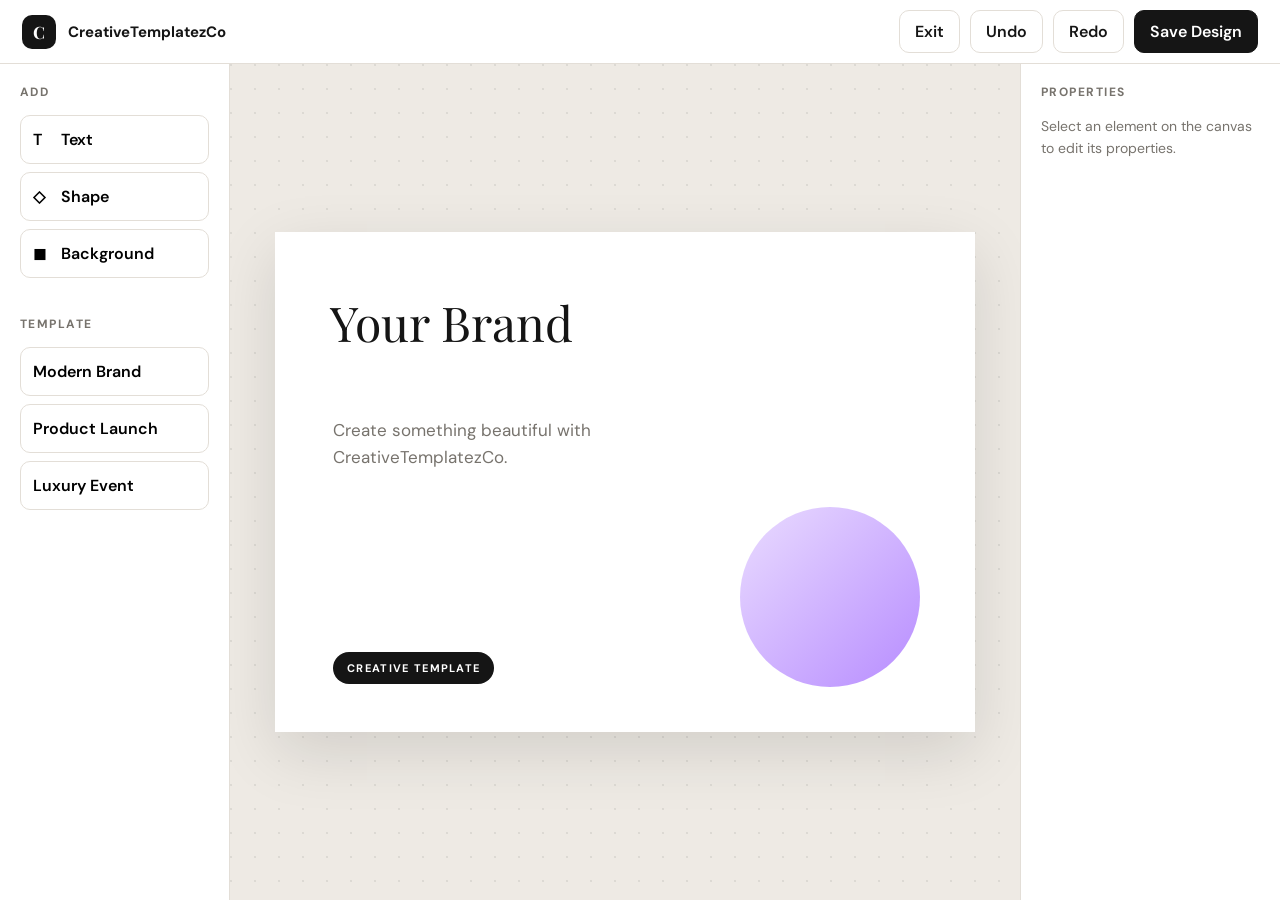
==== editor.html @ 49f7e6d6 "Create editor.html" ====
<!DOCTYPE html>
<html lang="en">
<head>
  <meta charset="UTF-8">
  <meta name="viewport" content="width=device-width, initial-scale=1.0">

  <title>CreativeTemplatezCo Editor</title>

  <link rel="preconnect" href="https://fonts.googleapis.com">
  <link rel="preconnect" href="https://fonts.gstatic.com" crossorigin>

  <link
    href="https://fonts.googleapis.com/css2?family=DM+Sans:wght@400;500;600;700&family=Playfair+Display:wght@500;600;700&display=swap"
    rel="stylesheet"
  >

  <link rel="stylesheet" href="styles.css">

  <style>
    * {
      box-sizing: border-box;
    }

    body {
      margin: 0;
      background: #eeeae4;
      color: #151515;
      font-family: "DM Sans", sans-serif;
      overflow: hidden;
    }

    .editor-header {
      height: 64px;
      background: #ffffff;
      border-bottom: 1px solid #e3ded7;
      display: flex;
      align-items: center;
      justify-content: space-between;
      padding: 0 22px;
      position: relative;
      z-index: 10;
    }

    .editor-brand {
      display: flex;
      align-items: center;
      gap: 12px;
      font-weight: 700;
    }

    .editor-brand-mark {
      width: 34px;
      height: 34px;
      border-radius: 10px;
      background: #151515;
      color: #ffffff;
      display: grid;
      place-items: center;
      font-family: "Playfair Display", serif;
      font-size: 17px;
    }

    .editor-brand-name {
      font-size: 15px;
    }

    .editor-actions {
      display: flex;
      align-items: center;
      gap: 10px;
    }

    .editor-button {
      border: 1px solid #e3ded7;
      background: #ffffff;
      color: #151515;
      border-radius: 10px;
      padding: 10px 15px;
      font-family: inherit;
      font-weight: 600;
      cursor: pointer;
    }

    .editor-button:hover {
      background: #f8f7f4;
    }

    .editor-button.primary {
      background: #151515;
      color: #ffffff;
      border-color: #151515;
    }

    .editor-layout {
      height: calc(100vh - 64px);
      display: grid;
      grid-template-columns: 230px 1fr 260px;
    }

    .editor-sidebar {
      background: #ffffff;
      border-right: 1px solid #e3ded7;
      padding: 20px;
      overflow-y: auto;
    }

    .editor-sidebar.right {
      border-right: none;
      border-left: 1px solid #e3ded7;
    }

    .sidebar-title {
      font-size: 12px;
      font-weight: 700;
      letter-spacing: 0.12em;
      text-transform: uppercase;
      color: #77736d;
      margin-bottom: 15px;
    }

    .tool-button {
      width: 100%;
      padding: 13px 12px;
      margin-bottom: 8px;
      border: 1px solid #e3ded7;
      background: #ffffff;
      border-radius: 10px;
      text-align: left;
      font-family: inherit;
      font-weight: 600;
      cursor: pointer;
    }

    .tool-button:hover {
      background: #f8f7f4;
      border-color: #cfc8c0;
    }

    .tool-icon {
      display: inline-block;
      width: 24px;
    }

    .property-group {
      margin-bottom: 25px;
    }

    .property-label {
      display: block;
      font-size: 12px;
      font-weight: 700;
      color: #77736d;
      margin-bottom: 8px;
      text-transform: uppercase;
      letter-spacing: 0.08em;
    }

    .property-input {
      width: 100%;
      border: 1px solid #e3ded7;
      border-radius: 9px;
      padding: 10px;
      font-family: inherit;
      background: #ffffff;
    }

    .color-row {
      display: flex;
      gap: 8px;
    }

    .color-input {
      width: 48px;
      height: 42px;
      border: 1px solid #e3ded7;
      border-radius: 9px;
      padding: 3px;
      background: #ffffff;
      cursor: pointer;
    }

    .canvas-area {
      position: relative;
      overflow: auto;
      display: flex;
      align-items: center;
      justify-content: center;
      padding: 50px;
      background:
        radial-gradient(circle at 1px 1px, rgba(21,21,21,0.08) 1px, transparent 0);
      background-size: 24px 24px;
    }

    .canvas-wrapper {
      position: relative;
      width: 700px;
      height: 500px;
      flex-shrink: 0;
      box-shadow: 0 20px 60px rgba(0,0,0,0.12);
    }

    .design-canvas {
      width: 100%;
      height: 100%;
      background: #ffffff;
      position: relative;
      overflow: hidden;
    }

    .canvas-title {
      position: absolute;
      left: 55px;
      top: 65px;
      font-family: "Playfair Display", serif;
      font-size: 48px;
      line-height: 1.05;
      max-width: 520px;
      cursor: move;
      user-select: none;
    }

    .canvas-subtitle {
      position: absolute;
      left: 58px;
      top: 185px;
      max-width: 430px;
      font-size: 17px;
      line-height: 1.6;
      color: #77736d;
      cursor: move;
      user-select: none;
    }

    .canvas-orb {
      position: absolute;
      width: 180px;
      height: 180px;
      right: 55px;
      bottom: 45px;
      border-radius: 50%;
      background: linear-gradient(135deg, #eadcff, #b78cff);
      cursor: move;
    }

    .canvas-badge {
      position: absolute;
      left: 58px;
      bottom: 48px;
      padding: 9px 14px;
      border-radius: 30px;
      background: #151515;
      color: #ffffff;
      font-size: 11px;
      letter-spacing: 0.12em;
      font-weight: 700;
      cursor: move;
      user-select: none;
    }

    .selected {
      outline: 2px solid #b78cff;
      outline-offset: 5px;
    }

    .empty-selection {
      font-size: 14px;
      color: #77736d;
      line-height: 1.6;
    }

    @media (max-width: 900px) {
      .editor-layout {
        grid-template-columns: 180px 1fr;
      }

      .editor-sidebar.right {
        display: none;
      }

      .canvas-wrapper {
        width: 600px;
        height: 430px;
      }
    }

    @media (max-width: 650px) {
      .editor-layout {
        grid-template-columns: 1fr;
      }

      .editor-sidebar {
        display: none;
      }

      .canvas-area {
        padding: 20px;
      }

      .canvas-wrapper {
        transform: scale(0.72);
        transform-origin: center center;
        margin: -70px;
      }

      .editor-brand-name {
        display: none;
      }
    }
  </style>
</head>

<body>

  <header class="editor-header">

    <div class="editor-brand">
      <div class="editor-brand-mark">C</div>
      <div class="editor-brand-name">
        CreativeTemplatezCo
      </div>
    </div>

    <div class="editor-actions">
      <button class="editor-button" onclick="window.location.href='index.html'">
        Exit
      </button>

      <button class="editor-button" onclick="undoAction()">
        Undo
      </button>

      <button class="editor-button" onclick="redoAction()">
        Redo
      </button>

      <button class="editor-button primary" onclick="saveDesign()">
        Save Design
      </button>
    </div>

  </header>


  <main class="editor-layout">

    <!-- LEFT TOOLBAR -->

    <aside class="editor-sidebar">

      <div class="sidebar-title">
        Add
      </div>

      <button class="tool-button" onclick="addText()">
        <span class="tool-icon">T</span>
        Text
      </button>

      <button class="tool-button" onclick="addShape()">
        <span class="tool-icon">◇</span>
        Shape
      </button>

      <button class="tool-button" onclick="changeBackground()">
        <span class="tool-icon">◼</span>
        Background
      </button>

      <div class="sidebar-title" style="margin-top:30px;">
        Template
      </div>

      <button class="tool-button" onclick="loadTemplate('brand')">
        Modern Brand
      </button>

      <button class="tool-button" onclick="loadTemplate('marketing')">
        Product Launch
      </button>

      <button class="tool-button" onclick="loadTemplate('event')">
        Luxury Event
      </button>

    </aside>


    <!-- CANVAS -->

    <section class="canvas-area">

      <div class="canvas-wrapper">

        <div id="designCanvas" class="design-canvas">

          <div
            id="canvasTitle"
            class="canvas-title"
            onclick="selectElement(this)"
          >
            Your Brand
          </div>

          <div
            id="canvasSubtitle"
            class="canvas-subtitle"
            onclick="selectElement(this)"
          >
            Create something beautiful with CreativeTemplatezCo.
          </div>

          <div
            id="canvasOrb"
            class="canvas-orb"
            onclick="selectElement(this)"
          ></div>

          <div
            id="canvasBadge"
            class="canvas-badge"
            onclick="selectElement(this)"
          >
            CREATIVE TEMPLATE
          </div>

        </div>

      </div>

    </section>


    <!-- RIGHT PROPERTIES -->

    <aside class="editor-sidebar right">

      <div class="sidebar-title">
        Properties
      </div>

      <div id="propertyPanel">

        <p class="empty-selection">
          Select an element on the canvas to edit its properties.
        </p>

      </div>

    </aside>

  </main>


  <script>

    let selectedElement = null;

    let history = [];
    let historyPosition = -1;


    function selectElement(element) {

      if (selectedElement) {
        selectedElement.classList.remove("selected");
      }

      selectedElement = element;

      selectedElement.classList.add("selected");

      showProperties(element);

    }


    function showProperties(element) {

      const panel = document.getElementById("propertyPanel");

      const currentColor =
        getComputedStyle(element).color || "#151515";

      panel.innerHTML = `

        <div class="property-group">

          <label class="property-label">
            Text
          </label>

          <input
            class="property-input"
            type="text"
            value="${element.innerText || ""}"
            oninput="updateText(this.value)"
          >

        </div>


        <div class="property-group">

          <label class="property-label">
            Font Size
          </label>

          <input
            class="property-input"
            type="number"
            value="${parseInt(getComputedStyle(element).fontSize)}"
            oninput="updateFontSize(this.value)"
          >

        </div>


        <div class="property-group">

          <label class="property-label">
            Text Colour
          </label>

          <div class="color-row">

            <input
              class="color-input"
              type="color"
              value="${rgbToHex(currentColor)}"
              onchange="updateTextColor(this.value)"
            >

          </div>

        </div>

      `;
    }


    function updateText(value) {

      if (!selectedElement) return;

      selectedElement.innerText = value;

      saveHistory();

    }


    function updateFontSize(value) {

      if (!selectedElement) return;

      selectedElement.style.fontSize = value + "px";

      saveHistory();

    }


    function updateTextColor(value) {

      if (!selectedElement) return;

      selectedElement.style.color = value;

      saveHistory();

    }


    function addText() {

      const canvas = document.getElementById("designCanvas");

      const text = document.createElement("div");

      text.innerText = "New Text";

      text.style.position = "absolute";
      text.style.left = "250px";
      text.style.top = "250px";
      text.style.fontSize = "28px";
      text.style.fontFamily = '"DM Sans", sans-serif';
      text.style.cursor = "move";
      text.style.userSelect = "none";

      text.onclick = function() {
        selectElement(this);
      };

      canvas.appendChild(text);

      selectElement(text);

      saveHistory();

    }


    function addShape() {

      const canvas = document.getElementById("designCanvas");

      const shape = document.createElement("div");

      shape.style.position = "absolute";
      shape.style.left = "300px";
      shape.style.top = "300px";
      shape.style.width = "100px";
      shape.style.height = "100px";
      shape.style.background = "#b78cff";
      shape.style.borderRadius = "20px";
      shape.style.cursor = "move";

      shape.onclick = function() {
        selectElement(this);
      };

      canvas.appendChild(shape);

      selectElement(shape);

      saveHistory();

    }


    function changeBackground() {

      const colour = prompt(
        "Enter a background colour:",
        "#ffffff"
      );

      if (!colour) return;

      document.getElementById(
        "designCanvas"
      ).style.background = colour;

      saveHistory();

    }


    function saveDesign() {

      const canvas =
        document.getElementById("designCanvas");

      localStorage.setItem(
        "creativeTemplatezDesign",
        canvas.innerHTML
      );

      alert("Design saved!");

    }


    function saveHistory() {

      const canvas =
        document.getElementById("designCanvas");

      history =
        history.slice(0, historyPosition + 1);

      history.push(canvas.innerHTML);

      historyPosition++;

    }


    function undoAction() {

      if (historyPosition <= 0) return;

      historyPosition--;

      document.getElementById(
        "designCanvas"
      ).innerHTML = history[historyPosition];

    }


    function redoAction() {

      if (
        historyPosition >= history.length - 1
      ) return;

      historyPosition++;

      document.getElementById(
        "designCanvas"
      ).innerHTML = history[historyPosition];

    }


    function loadTemplate(type) {

      const canvas =
        document.getElementById("designCanvas");

      if (type === "brand") {

        canvas.style.background = "#ffffff";

        canvas.innerHTML = `
          <div
            class="canvas-title"
            onclick="selectElement(this)"
          >
            Modern Brand
          </div>

          <div
            class="canvas-subtitle"
            onclick="selectElement(this)"
          >
            A premium visual identity template.
          </div>

          <div
            class="canvas-orb"
            onclick="selectElement(this)"
          ></div>

          <div
            class="canvas-badge"
            onclick="selectElement(this)"
          >
            BRAND KIT
          </div>
        `;

      }


      if (type === "marketing") {

        canvas.style.background = "#f8f7f4";

        canvas.innerHTML = `
          <div
            class="canvas-title"
            onclick="selectElement(this)"
          >
            New Collection
          </div>

          <div
            class="canvas-subtitle"
            onclick="selectElement(this)"
          >
            Launch your next product with confidence.
          </div>

          <div
            class="canvas-orb"
            onclick="selectElement(this)"
          ></div>

          <div
            class="canvas-badge"
            onclick="selectElement(this)"
          >
            SHOP NOW
          </div>
        `;

      }


      if (type === "event") {

        canvas.style.background = "#151515";

        canvas.innerHTML = `
          <div
            class="canvas-title"
            style="color:white;"
            onclick="selectElement(this)"
          >
            An Evening
          </div>

          <div
            class="canvas-subtitle"
            style="color:#ccc;"
            onclick="selectElement(this)"
          >
            Join us for an unforgettable celebration.
          </div>

          <div
            class="canvas-orb"
            onclick="selectElement(this)"
          ></div>

          <div
            class="canvas-badge"
            onclick="selectElement(this)"
          >
            YOU'RE INVITED
          </div>
        `;

      }

      selectedElement = null;

      document.getElementById(
        "propertyPanel"
      ).innerHTML = `
        <p class="empty-selection">
          Select an element on the canvas to edit its properties.
        </p>
      `;

      saveHistory();

    }


    function rgbToHex(rgb) {

      if (!rgb) return "#151515";

      if (rgb.startsWith("#")) {
        return rgb;
      }

      const result =
        rgb.match(/\d+/g);

      if (!result) return "#151515";

      return "#" + result
        .slice(0, 3)
        .map(x =>
          parseInt(x)
            .toString(16)
            .padStart(2, "0")
        )
        .join("");

    }


    // Start history with the current design.
    saveHistory();

  </script>

</body>
</html>
---- styles.css ----
```css
/* =====================================================
   CreativeTemplatezCo
   Premium Modern Design System
   ===================================================== */

:root {
  --black: #151515;
  --white: #ffffff;
  --cream: #f8f7f4;
  --soft: #eeeae4;
  --muted: #77736d;
  --line: #e3ded7;

  --accent: #b78cff;
  --accent-soft: #eadcff;

  --serif: "Playfair Display", serif;
  --sans: "DM Sans", sans-serif;
}

* {
  box-sizing: border-box;
}

html {
  scroll-behavior: smooth;
}

body {
  margin: 0;
  background: var(--cream);
  color: var(--black);
  font-family: var(--sans);
}

button,
input,
textarea,
select {
  font: inherit;
}


/* =====================================================
   HEADER
   ===================================================== */

.site-header {
  height: 78px;

  display: flex;
  align-items: center;
  justify-content: space-between;

  padding: 0 6%;

  background: rgba(248, 247, 244, 0.94);

  border-bottom: 1px solid var(--line);

  position: sticky;
  top: 0;

  z-index: 100;
}

.logo {
  display: flex;
  align-items: center;
  gap: 10px;

  color: var(--black);

  text-decoration: none;

  font-size: 18px;
  font-weight: 700;

  letter-spacing: -0.5px;
}

.logo span {
  font-family: var(--serif);
  font-weight: 500;
}

.logo-mark {
  width: 34px;
  height: 34px;

  display: grid;
  place-items: center;

  background: var(--black);
  color: var(--white);

  border-radius: 10px;

  font-size: 10px;
  letter-spacing: 0;
}

.site-navigation {
  display: flex;
  align-items: center;
  gap: 32px;
}

.site-navigation a {
  color: #555;
  text-decoration: none;

  font-size: 14px;

  transition: color 0.2s ease;
}

.site-navigation a:hover {
  color: var(--black);
}


/* =====================================================
   BUTTONS
   ===================================================== */

.button {
  border-radius: 999px;

  padding: 13px 21px;

  border: 1px solid transparent;

  cursor: pointer;

  font-weight: 600;

  transition:
    transform 0.2s ease,
    box-shadow 0.2s ease;
}

.button:hover {
  transform: translateY(-2px);
}

.button-primary {
  background: var(--black);
  color: var(--white);
}

.button-secondary {
  background: transparent;
  color: var(--black);
  border-color: #ccc6bd;
}

.button-large {
  padding: 15px 25px;
}


/* =====================================================
   HERO
   ===================================================== */

.hero {
  min-height: calc(100vh - 78px);

  padding: 90px 8%;

  display: flex;
  align-items: center;
  justify-content: space-between;

  gap: 70px;

  overflow: hidden;
}

.hero-content {
  max-width: 700px;
}

.eyebrow {
  margin: 0 0 20px;

  color: var(--muted);

  font-size: 10px;

  font-weight: 700;

  letter-spacing: 3px;
}

.hero-title {
  margin: 0;

  font-family: var(--serif);

  font-size: clamp(52px, 7vw, 94px);

  line-height: 0.96;

  letter-spacing: -4px;

  font-weight: 600;
}

.hero-title em {
  font-weight: 400;
}

.hero-description {
  max-width: 530px;

  margin: 30px 0 0;

  color: #68645f;

  font-size: 17px;

  line-height: 1.7;
}

.hero-actions {
  display: flex;

  gap: 12px;

  margin-top: 35px;
}


/* =====================================================
   HERO VISUAL
   ===================================================== */

.hero-visual {
  width: 410px;
  height: 500px;

  position: relative;

  flex-shrink: 0;
}

.design-card {
  position: absolute;

  width: 290px;
  height: 390px;

  right: 20px;
  top: 30px;

  padding: 32px;

  border-radius: 25px;

  background: var(--black);

  color: white;

  overflow: hidden;

  box-shadow:
    0 35px 80px rgba(0, 0, 0, 0.18);

  transform: rotate(2deg);
}

.design-card::before {
  content: "";

  position: absolute;

  width: 250px;
  height: 250px;

  right: -95px;
  top: 55px;

  border-radius: 50%;

  background:
    linear-gradient(
      135deg,
      #c8a1ff,
      #f8c8dd
    );
}

.design-card::after {
  content: "";

  position: absolute;

  width: 120px;
  height: 120px;

  left: -50px;
  bottom: -50px;

  border-radius: 50%;

  background: var(--accent);
}

.card-label {
  position: relative;

  z-index: 2;

  font-size: 8px;

  letter-spacing: 2px;
}

.card-title {
  position: absolute;

  left: 32px;
  bottom: 45px;

  z-index: 3;

  font-family: var(--serif);

  font-size: 45px;

  line-height: 0.88;

  letter-spacing: -2px;
}

.card-title em {
  font-weight: 400;
}


/* =====================================================
   SECTIONS
   ===================================================== */

.section {
  padding: 110px 8%;
}

.section-heading {
  margin-bottom: 45px;
}

.section-title {
  margin: 0;

  font-family: var(--serif);

  font-size: 52px;

  letter-spacing: -2px;
}


/* =====================================================
   CATEGORIES
   ===================================================== */

.category-grid {
  display: grid;

  grid-template-columns:
    repeat(3, 1fr);

  gap: 15px;
}

.category-card {
  min-height: 145px;

  padding: 28px;

  display: flex;
  align-items: flex-end;
  justify-content: space-between;

  background: white;

  border:
    1px solid var(--line);

  border-radius: 20px;

  cursor: pointer;

  transition:
    transform 0.25s ease,
    box-shadow 0.25s ease;
}

.category-card:hover {
  transform: translateY(-5px);

  box-shadow:
    0 20px 45px rgba(0, 0, 0, 0.08);
}

.category-card h3 {
  margin: 0;

  font-size: 16px;
}

.category-arrow {
  font-size: 20px;
}


/* =====================================================
   TEMPLATE LIBRARY
   ===================================================== */

.template-section {
  background: #f1eee9;
}

.template-grid {
  display: grid;

  grid-template-columns:
    repeat(3, 1fr);

  gap: 22px;
}

.template-card {
  overflow: hidden;

  background: white;

  border:
    1px solid var(--line);

  border-radius: 22px;
}

.template-preview {
  height: 320px;

  display: grid;
  place-items: center;

  background:
    radial-gradient(
      circle at 75% 25%,
      var(--accent-soft),
      transparent 30%
    );

  overflow: hidden;
}

.template-art {
  width: 175px;
  height: 235px;

  padding: 20px;

  position: relative;

  background: white;

  border-radius: 8px;

  box-shadow:
    0 18px 45px rgba(0, 0, 0, 0.15);
}

.template-art-title {
  position: absolute;

  left: 18px;
  bottom: 20px;

  font-family: var(--serif);

  font-size: 25px;

  line-height: 0.9;
}

.template-art-orb {
  position: absolute;

  width: 75px;
  height: 75px;

  right: -12px;
  top: 30px;

  border-radius: 50%;

  background:
    linear-gradient(
      135deg,
      #c8a1ff,
      #f8c8dd
    );
}

.template-info {
  padding: 18px;
}

.template-info h3 {
  margin: 0;

  font-size: 15px;
}

.template-info p {
  margin: 6px 0 15px;

  color: #888;

  font-size: 12px;
}

.template-edit {
  width: 100%;

  border: 0;

  padding: 11px;

  border-radius: 999px;

  background: var(--black);

  color: white;

  cursor: pointer;

  font-weight: 600;
}


/* =====================================================
   PREMIUM BANNER
   ===================================================== */

.premium-banner {
  margin: 0 8% 100px;

  padding: 80px;

  display: flex;
  justify-content: space-between;
  align-items: flex-end;

  gap: 50px;

  border-radius: 30px;

  background: var(--black);

  color: white;
}

.premium-banner h2 {
  margin: 0;

  font-family: var(--serif);

  font-size: 60px;

  line-height: 0.95;

  letter-spacing: -2px;
}

.premium-banner h2 em {
  font-weight: 400;
}

.premium-banner p {
  max-width: 400px;

  color: #bdbdbd;

  line-height: 1.7;
}


/* =====================================================
   RESPONSIVE
   ===================================================== */

@media (max-width: 900px) {

  .site-navigation {
    display: none;
  }

  .hero {
    padding: 70px 6%;

    flex-direction: column;

    align-items: flex-start;
  }

  .hero-visual {
    align-self: center;
  }

  .category-grid,
  .template-grid {
    grid-template-columns: repeat(2, 1fr);
  }

  .premium-banner {
    margin: 0 6% 70px;

    padding: 55px 35px;

    flex-direction: column;

    align-items: flex-start;
  }
}


@media (max-width: 560px) {

  .hero-title {
    letter-spacing: -2px;
  }

  .hero-actions {
    flex-direction: column;
  }

  .hero-actions .button {
    text-align: center;
  }

  .hero-visual {
    width: 100%;
    height: 440px;
  }

  .design-card {
    right: 0;
  }

  .category-grid,
  .template-grid {
    grid-template-columns: 1fr;
  }

  .section {
    padding: 80px 6%;
  }

  .section-title {
    font-size: 42px;
  }

  .premium-banner h2 {
    font-size: 45px;
  }
}
```
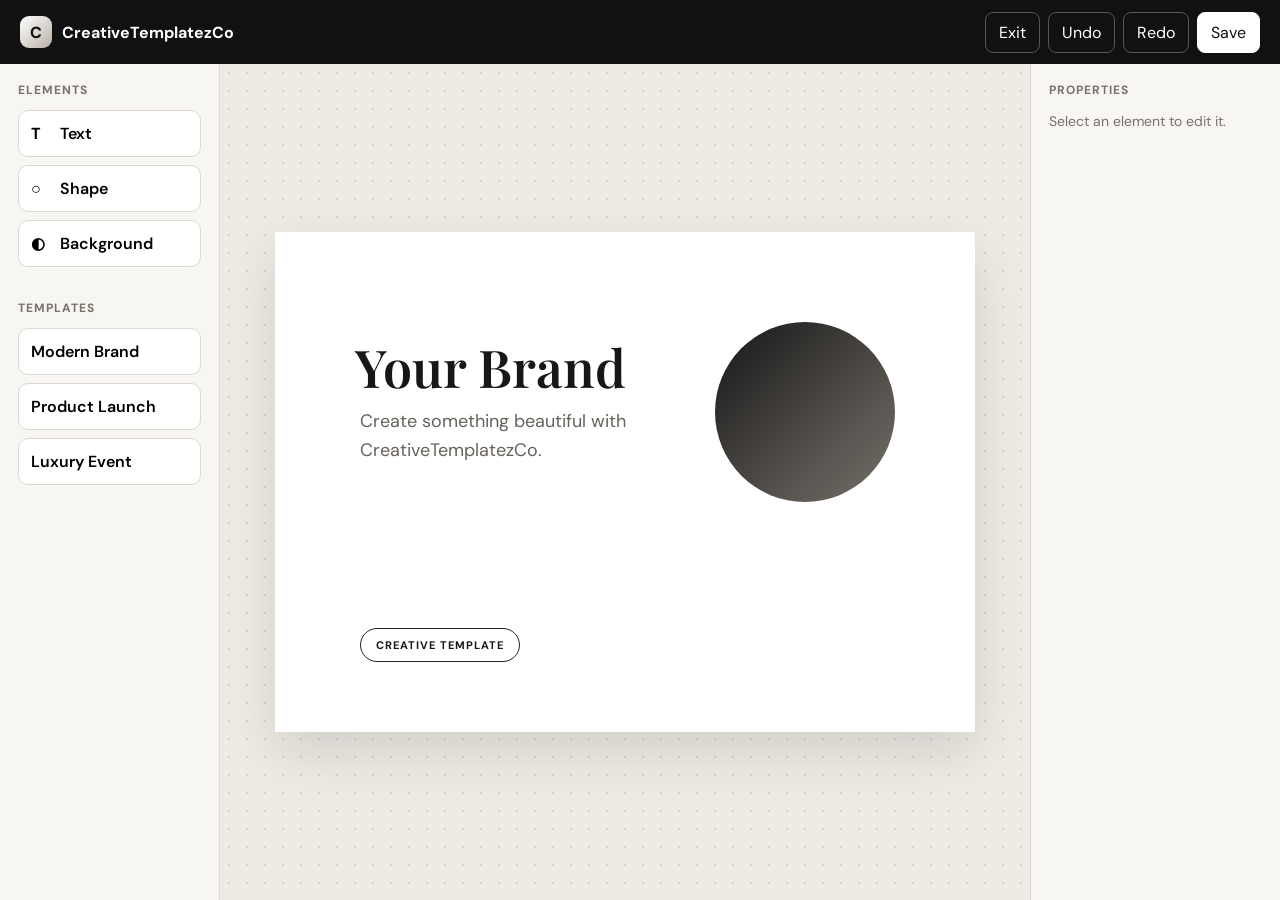
==== commit 85e16ea4: "Change 'Hello World' to 'Goodbye World'" ====
--- a/editor.html
+++ b/editor.html
@@ -1,864 +1,1100 @@
 <!DOCTYPE html>
 <html lang="en">
 <head>
-  <meta charset="UTF-8">
-  <meta name="viewport" content="width=device-width, initial-scale=1.0">
-
-  <title>CreativeTemplatezCo Editor</title>
-
-  <link rel="preconnect" href="https://fonts.googleapis.com">
-  <link rel="preconnect" href="https://fonts.gstatic.com" crossorigin>
-
-  <link
-    href="https://fonts.googleapis.com/css2?family=DM+Sans:wght@400;500;600;700&family=Playfair+Display:wght@500;600;700&display=swap"
-    rel="stylesheet"
-  >
-
-  <link rel="stylesheet" href="styles.css">
-
-  <style>
-    * {
-      box-sizing: border-box;
+    <meta charset="UTF-8">
+    <meta name="viewport" content="width=device-width, initial-scale=1.0">
+
+    <title>CreativeTemplatezCo Editor</title>
+
+    <link rel="stylesheet" href="styles.css">
+
+    <link href="https://fonts.googleapis.com/css2?family=DM+Sans:wght@400;500;600;700&family=Playfair+Display:wght@500;600;700&display=swap" rel="stylesheet">
+
+    <style>
+        * {
+            box-sizing: border-box;
+        }
+
+        body {
+            margin: 0;
+            background: #eeeae4;
+            color: #171717;
+            font-family: "DM Sans", sans-serif;
+            overflow: hidden;
+        }
+
+        .editor-header {
+            height: 64px;
+            background: #111111;
+            color: white;
+            display: flex;
+            align-items: center;
+            justify-content: space-between;
+            padding: 0 20px;
+        }
+
+        .editor-brand {
+            display: flex;
+            align-items: center;
+            gap: 10px;
+            font-weight: 700;
+        }
+
+        .editor-brand-mark {
+            width: 32px;
+            height: 32px;
+            border-radius: 9px;
+            background: linear-gradient(135deg, #ffffff, #b8b0a5);
+            color: #111;
+            display: flex;
+            align-items: center;
+            justify-content: center;
+            font-weight: 800;
+        }
+
+        .editor-brand-name {
+            font-size: 16px;
+        }
+
+        .editor-actions {
+            display: flex;
+            gap: 8px;
+        }
+
+        .editor-button {
+            border: 1px solid #555;
+            background: transparent;
+            color: white;
+            border-radius: 8px;
+            padding: 9px 13px;
+            cursor: pointer;
+            font-family: inherit;
+        }
+
+        .editor-button.primary {
+            background: white;
+            color: #111;
+            border-color: white;
+        }
+
+        .editor-layout {
+            height: calc(100vh - 64px);
+            display: grid;
+            grid-template-columns: 220px 1fr 250px;
+        }
+
+        .editor-sidebar {
+            background: #f8f6f2;
+            border-right: 1px solid #ddd8d0;
+            padding: 18px;
+            overflow-y: auto;
+        }
+
+        .editor-sidebar.right {
+            border-right: 0;
+            border-left: 1px solid #ddd8d0;
+        }
+
+        .sidebar-title {
+            font-size: 12px;
+            font-weight: 700;
+            text-transform: uppercase;
+            letter-spacing: 1px;
+            margin-bottom: 12px;
+            color: #77716a;
+        }
+
+        .tool-button {
+            width: 100%;
+            padding: 12px;
+            margin-bottom: 8px;
+            border: 1px solid #ddd8d0;
+            background: white;
+            border-radius: 10px;
+            text-align: left;
+            cursor: pointer;
+            font-family: inherit;
+            font-weight: 600;
+        }
+
+        .tool-button:active {
+            transform: scale(.98);
+        }
+
+        .tool-icon {
+            display: inline-block;
+            width: 25px;
+            font-weight: 700;
+        }
+
+        .property-group {
+            margin-bottom: 18px;
+        }
+
+        .property-label {
+            font-size: 12px;
+            font-weight: 700;
+            margin-bottom: 7px;
+            color: #77716a;
+        }
+
+        .property-input {
+            width: 100%;
+            padding: 10px;
+            border: 1px solid #d7d1c8;
+            border-radius: 8px;
+            background: white;
+            font-family: inherit;
+        }
+
+        .canvas-area {
+            display: flex;
+            align-items: center;
+            justify-content: center;
+            padding: 25px;
+            overflow: auto;
+            background:
+                radial-gradient(#d7d1c8 1px, transparent 1px);
+            background-size: 18px 18px;
+        }
+
+        .canvas-wrapper {
+            width: 700px;
+            height: 500px;
+            min-width: 700px;
+            min-height: 500px;
+            box-shadow: 0 20px 50px rgba(0,0,0,.12);
+        }
+
+        .design-canvas {
+            position: relative;
+            width: 700px;
+            height: 500px;
+            background: white;
+            overflow: hidden;
+        }
+
+        .canvas-title {
+            position: absolute;
+            left: 80px;
+            top: 100px;
+            font-family: "Playfair Display", serif;
+            font-size: 52px;
+            font-weight: 600;
+            cursor: move;
+            user-select: none;
+        }
+
+        .canvas-subtitle {
+            position: absolute;
+            left: 85px;
+            top: 175px;
+            width: 360px;
+            font-size: 18px;
+            line-height: 1.6;
+            color: #66615b;
+            cursor: move;
+            user-select: none;
+        }
+
+        .canvas-orb {
+            position: absolute;
+            right: 80px;
+            top: 90px;
+            width: 180px;
+            height: 180px;
+            border-radius: 50%;
+            background: linear-gradient(135deg, #171717, #77716a);
+            cursor: move;
+            user-select: none;
+        }
+
+        .canvas-badge {
+            position: absolute;
+            left: 85px;
+            bottom: 70px;
+            padding: 9px 15px;
+            border: 1px solid #222;
+            border-radius: 100px;
+            font-size: 11px;
+            font-weight: 700;
+            letter-spacing: 1px;
+            cursor: move;
+            user-select: none;
+        }
+
+        .selected {
+            outline: 2px solid #6d5dfc;
+            outline-offset: 3px;
+        }
+
+        .empty-selection {
+            color: #77716a;
+            font-size: 14px;
+            line-height: 1.6;
+        }
+
+        @media (max-width: 800px) {
+            body {
+                overflow: auto;
+            }
+
+            .editor-header {
+                height: auto;
+                min-height: 64px;
+                flex-wrap: wrap;
+                gap: 10px;
+                padding: 12px;
+            }
+
+            .editor-layout {
+                height: auto;
+                min-height: calc(100vh - 64px);
+                display: flex;
+                flex-direction: column;
+            }
+
+            .editor-sidebar,
+            .editor-sidebar.right {
+                border: 0;
+                border-bottom: 1px solid #ddd8d0;
+            }
+
+            .editor-sidebar {
+                padding: 12px;
+            }
+
+            .tool-button {
+                width: auto;
+                display: inline-block;
+                margin-right: 5px;
+            }
+
+            .canvas-area {
+                min-height: 560px;
+                overflow-x: auto;
+                justify-content: flex-start;
+            }
+
+            .editor-sidebar.right {
+                border-top: 1px solid #ddd8d0;
+            }
+        }
+    </style>
+</head>
+
+<body>
+
+<header class="editor-header">
+
+    <div class="editor-brand">
+        <div class="editor-brand-mark">C</div>
+        <div class="editor-brand-name">CreativeTemplatezCo</div>
+    </div>
+
+    <div class="editor-actions">
+        <button class="editor-button" onclick="window.location.href='index.html'">
+            Exit
+        </button>
+
+        <button class="editor-button" onclick="undoAction()">
+            Undo
+        </button>
+
+        <button class="editor-button" onclick="redoAction()">
+            Redo
+        </button>
+
+        <button class="editor-button primary" onclick="saveDesign()">
+            Save
+        </button>
+    </div>
+
+</header>
+
+
+<div class="editor-layout">
+
+    <!-- LEFT SIDEBAR -->
+
+    <aside class="editor-sidebar">
+
+        <div class="sidebar-title">
+            Elements
+        </div>
+
+        <button class="tool-button" onclick="addText()">
+            <span class="tool-icon">T</span>
+            Text
+        </button>
+
+        <button class="tool-button" onclick="addShape()">
+            <span class="tool-icon">○</span>
+            Shape
+        </button>
+
+        <button class="tool-button" onclick="changeBackground()">
+            <span class="tool-icon">◐</span>
+            Background
+        </button>
+
+        <div class="sidebar-title" style="margin-top:25px;">
+            Templates
+        </div>
+
+        <button class="tool-button" onclick="loadTemplate('brand')">
+            Modern Brand
+        </button>
+
+        <button class="tool-button" onclick="loadTemplate('marketing')">
+            Product Launch
+        </button>
+
+        <button class="tool-button" onclick="loadTemplate('event')">
+            Luxury Event
+        </button>
+
+    </aside>
+
+
+    <!-- CANVAS -->
+
+    <main class="canvas-area">
+
+        <div class="canvas-wrapper">
+
+            <div id="designCanvas" class="design-canvas">
+
+                <div
+                    id="canvasTitle"
+                    class="canvas-title"
+                    style="left:80px; top:100px;"
+                >
+                    Your Brand
+                </div>
+
+                <div
+                    id="canvasSubtitle"
+                    class="canvas-subtitle"
+                    style="left:85px; top:175px;"
+                >
+                    Create something beautiful with CreativeTemplatezCo.
+                </div>
+
+                <div
+                    id="canvasOrb"
+                    class="canvas-orb"
+                ></div>
+
+                <div
+                    id="canvasBadge"
+                    class="canvas-badge"
+                >
+                    CREATIVE TEMPLATE
+                </div>
+
+            </div>
+
+        </div>
+
+    </main>
+
+
+    <!-- RIGHT SIDEBAR -->
+
+    <aside class="editor-sidebar right">
+
+        <div class="sidebar-title">
+            Properties
+        </div>
+
+        <div id="propertyPanel">
+
+            <div class="empty-selection">
+                Select an element to edit it.
+            </div>
+
+        </div>
+
+    </aside>
+
+</div>
+
+
+<script>
+
+let selectedElement = null;
+
+let history = [];
+let historyPosition = -1;
+
+let isDragging = false;
+let dragOffsetX = 0;
+let dragOffsetY = 0;
+
+const canvas = document.getElementById("designCanvas");
+const propertyPanel = document.getElementById("propertyPanel");
+
+
+/* SELECT ELEMENT */
+
+function selectElement(element) {
+
+    selectedElement = element;
+
+    document
+        .querySelectorAll("#designCanvas > *")
+        .forEach(el => el.classList.remove("selected"));
+
+    element.classList.add("selected");
+
+    showProperties(element);
+}
+
+
+/* PROPERTIES */
+
+function showProperties(element) {
+
+    if (!element) return;
+
+    const text = element.innerText || "";
+
+    const fontSize =
+        parseInt(getComputedStyle(element).fontSize) || 20;
+
+    propertyPanel.innerHTML = `
+
+        <div class="property-group">
+
+            <div class="property-label">
+                Text
+            </div>
+
+            <input
+                class="property-input"
+                value="${escapeHtml(text)}"
+                oninput="updateText(this.value)"
+            >
+
+        </div>
+
+
+        <div class="property-group">
+
+            <div class="property-label">
+                Font Size
+            </div>
+
+            <input
+                class="property-input"
+                type="number"
+                value="${fontSize}"
+                oninput="updateFontSize(this.value)"
+            >
+
+        </div>
+
+
+        <div class="property-group">
+
+            <button
+                class="tool-button"
+                onclick="duplicateElement()"
+            >
+                Duplicate
+            </button>
+
+            <button
+                class="tool-button"
+                onclick="deleteElement()"
+            >
+                Delete
+            </button>
+
+        </div>
+
+    `;
+}
+
+
+/* TEXT */
+
+function updateText(value) {
+
+    if (selectedElement) {
+        selectedElement.innerText = value;
     }
 
-    body {
-      margin: 0;
-      background: #eeeae4;
-      color: #151515;
-      font-family: "DM Sans", sans-serif;
-      overflow: hidden;
+}
+
+
+/* FONT SIZE */
+
+function updateFontSize(value) {
+
+    if (selectedElement) {
+        selectedElement.style.fontSize =
+            value + "px";
     }
 
-    .editor-header {
-      height: 64px;
-      background: #ffffff;
-      border-bottom: 1px solid #e3ded7;
-      display: flex;
-      align-items: center;
-      justify-content: space-between;
-      padding: 0 22px;
-      position: relative;
-      z-index: 10;
+}
+
+
+/* ADD TEXT */
+
+function addText() {
+
+    const text = document.createElement("div");
+
+    text.innerText = "New Text";
+
+    text.style.position = "absolute";
+    text.style.left = "250px";
+    text.style.top = "250px";
+    text.style.fontSize = "28px";
+    text.style.fontFamily =
+        "DM Sans, sans-serif";
+
+    canvas.appendChild(text);
+
+    makeEditable(text);
+
+    selectElement(text);
+
+    saveHistory();
+
+}
+
+
+/* ADD SHAPE */
+
+function addShape() {
+
+    const shape = document.createElement("div");
+
+    shape.style.position = "absolute";
+    shape.style.left = "300px";
+    shape.style.top = "300px";
+    shape.style.width = "100px";
+    shape.style.height = "100px";
+    shape.style.background =
+        "linear-gradient(135deg,#171717,#77716a)";
+    shape.style.borderRadius = "20px";
+
+    canvas.appendChild(shape);
+
+    makeEditable(shape);
+
+    selectElement(shape);
+
+    saveHistory();
+
+}
+
+
+/* MAKE ELEMENT EDITABLE */
+
+function makeEditable(element) {
+
+    element.style.cursor = "move";
+    element.style.userSelect = "none";
+
+    element.addEventListener(
+        "mousedown",
+        mouseDown
+    );
+
+    element.addEventListener(
+        "touchstart",
+        touchStart,
+        { passive: false }
+    );
+
+    element.addEventListener(
+        "click",
+        function(event) {
+
+            event.stopPropagation();
+
+            selectElement(element);
+
+        }
+    );
+
+}
+
+
+/* MOUSE DRAG */
+
+function mouseDown(event) {
+
+    event.preventDefault();
+
+    selectElement(this);
+
+    isDragging = true;
+
+    const rect =
+        this.getBoundingClientRect();
+
+    dragOffsetX =
+        event.clientX - rect.left;
+
+    dragOffsetY =
+        event.clientY - rect.top;
+
+    document.addEventListener(
+        "mousemove",
+        mouseMove
+    );
+
+    document.addEventListener(
+        "mouseup",
+        mouseUp
+    );
+
+}
+
+
+/* MOUSE MOVE */
+
+function mouseMove(event) {
+
+    if (!isDragging || !selectedElement)
+        return;
+
+    moveElement(
+        event.clientX,
+        event.clientY
+    );
+
+}
+
+
+/* MOUSE UP */
+
+function mouseUp() {
+
+    isDragging = false;
+
+    document.removeEventListener(
+        "mousemove",
+        mouseMove
+    );
+
+    document.removeEventListener(
+        "mouseup",
+        mouseUp
+    );
+
+    saveHistory();
+
+}
+
+
+/* TOUCH DRAG */
+
+function touchStart(event) {
+
+    event.preventDefault();
+
+    selectElement(this);
+
+    const touch =
+        event.touches[0];
+
+    const rect =
+        this.getBoundingClientRect();
+
+    dragOffsetX =
+        touch.clientX - rect.left;
+
+    dragOffsetY =
+        touch.clientY - rect.top;
+
+    isDragging = true;
+
+    document.addEventListener(
+        "touchmove",
+        touchMove,
+        { passive: false }
+    );
+
+    document.addEventListener(
+        "touchend",
+        touchEnd
+    );
+
+}
+
+
+/* TOUCH MOVE */
+
+function touchMove(event) {
+
+    if (!isDragging || !selectedElement)
+        return;
+
+    event.preventDefault();
+
+    const touch =
+        event.touches[0];
+
+    moveElement(
+        touch.clientX,
+        touch.clientY
+    );
+
+}
+
+
+/* TOUCH END */
+
+function touchEnd() {
+
+    isDragging = false;
+
+    document.removeEventListener(
+        "touchmove",
+        touchMove
+    );
+
+    document.removeEventListener(
+        "touchend",
+        touchEnd
+    );
+
+    saveHistory();
+
+}
+
+
+/* MOVE ELEMENT */
+
+function moveElement(clientX, clientY) {
+
+    const canvasRect =
+        canvas.getBoundingClientRect();
+
+    let x =
+        clientX -
+        canvasRect.left -
+        dragOffsetX;
+
+    let y =
+        clientY -
+        canvasRect.top -
+        dragOffsetY;
+
+
+    const maxX =
+        canvas.clientWidth -
+        selectedElement.offsetWidth;
+
+    const maxY =
+        canvas.clientHeight -
+        selectedElement.offsetHeight;
+
+
+    x = Math.max(
+        0,
+        Math.min(x, maxX)
+    );
+
+    y = Math.max(
+        0,
+        Math.min(y, maxY)
+    );
+
+
+    selectedElement.style.left =
+        x + "px";
+
+    selectedElement.style.top =
+        y + "px";
+
+}
+
+
+/* DELETE */
+
+function deleteElement() {
+
+    if (!selectedElement)
+        return;
+
+    selectedElement.remove();
+
+    selectedElement = null;
+
+    propertyPanel.innerHTML = `
+        <div class="empty-selection">
+            Select an element to edit it.
+        </div>
+    `;
+
+    saveHistory();
+
+}
+
+
+/* DUPLICATE */
+
+function duplicateElement() {
+
+    if (!selectedElement)
+        return;
+
+    const clone =
+        selectedElement.cloneNode(true);
+
+    const left =
+        parseInt(selectedElement.style.left) || 0;
+
+    const top =
+        parseInt(selectedElement.style.top) || 0;
+
+
+    clone.style.left =
+        (left + 25) + "px";
+
+    clone.style.top =
+        (top + 25) + "px";
+
+
+    canvas.appendChild(clone);
+
+    makeEditable(clone);
+
+    selectElement(clone);
+
+    saveHistory();
+
+}
+
+
+/* BACKGROUND */
+
+function changeBackground() {
+
+    const colour =
+        prompt(
+            "Enter a background colour:",
+            "#ffffff"
+        );
+
+    if (colour) {
+
+        canvas.style.background =
+            colour;
+
+        saveHistory();
+
     }
 
-    .editor-brand {
-      display: flex;
-      align-items: center;
-      gap: 12px;
-      font-weight: 700;
-    }
-
-    .editor-brand-mark {
-      width: 34px;
-      height: 34px;
-      border-radius: 10px;
-      background: #151515;
-      color: #ffffff;
-      display: grid;
-      place-items: center;
-      font-family: "Playfair Display", serif;
-      font-size: 17px;
-    }
-
-    .editor-brand-name {
-      font-size: 15px;
-    }
-
-    .editor-actions {
-      display: flex;
-      align-items: center;
-      gap: 10px;
-    }
-
-    .editor-button {
-      border: 1px solid #e3ded7;
-      background: #ffffff;
-      color: #151515;
-      border-radius: 10px;
-      padding: 10px 15px;
-      font-family: inherit;
-      font-weight: 600;
-      cursor: pointer;
-    }
-
-    .editor-button:hover {
-      background: #f8f7f4;
-    }
-
-    .editor-button.primary {
-      background: #151515;
-      color: #ffffff;
-      border-color: #151515;
-    }
-
-    .editor-layout {
-      height: calc(100vh - 64px);
-      display: grid;
-      grid-template-columns: 230px 1fr 260px;
-    }
-
-    .editor-sidebar {
-      background: #ffffff;
-      border-right: 1px solid #e3ded7;
-      padding: 20px;
-      overflow-y: auto;
-    }
-
-    .editor-sidebar.right {
-      border-right: none;
-      border-left: 1px solid #e3ded7;
-    }
-
-    .sidebar-title {
-      font-size: 12px;
-      font-weight: 700;
-      letter-spacing: 0.12em;
-      text-transform: uppercase;
-      color: #77736d;
-      margin-bottom: 15px;
-    }
-
-    .tool-button {
-      width: 100%;
-      padding: 13px 12px;
-      margin-bottom: 8px;
-      border: 1px solid #e3ded7;
-      background: #ffffff;
-      border-radius: 10px;
-      text-align: left;
-      font-family: inherit;
-      font-weight: 600;
-      cursor: pointer;
-    }
-
-    .tool-button:hover {
-      background: #f8f7f4;
-      border-color: #cfc8c0;
-    }
-
-    .tool-icon {
-      display: inline-block;
-      width: 24px;
-    }
-
-    .property-group {
-      margin-bottom: 25px;
-    }
-
-    .property-label {
-      display: block;
-      font-size: 12px;
-      font-weight: 700;
-      color: #77736d;
-      margin-bottom: 8px;
-      text-transform: uppercase;
-      letter-spacing: 0.08em;
-    }
-
-    .property-input {
-      width: 100%;
-      border: 1px solid #e3ded7;
-      border-radius: 9px;
-      padding: 10px;
-      font-family: inherit;
-      background: #ffffff;
-    }
-
-    .color-row {
-      display: flex;
-      gap: 8px;
-    }
-
-    .color-input {
-      width: 48px;
-      height: 42px;
-      border: 1px solid #e3ded7;
-      border-radius: 9px;
-      padding: 3px;
-      background: #ffffff;
-      cursor: pointer;
-    }
-
-    .canvas-area {
-      position: relative;
-      overflow: auto;
-      display: flex;
-      align-items: center;
-      justify-content: center;
-      padding: 50px;
-      background:
-        radial-gradient(circle at 1px 1px, rgba(21,21,21,0.08) 1px, transparent 0);
-      background-size: 24px 24px;
-    }
-
-    .canvas-wrapper {
-      position: relative;
-      width: 700px;
-      height: 500px;
-      flex-shrink: 0;
-      box-shadow: 0 20px 60px rgba(0,0,0,0.12);
-    }
-
-    .design-canvas {
-      width: 100%;
-      height: 100%;
-      background: #ffffff;
-      position: relative;
-      overflow: hidden;
-    }
-
-    .canvas-title {
-      position: absolute;
-      left: 55px;
-      top: 65px;
-      font-family: "Playfair Display", serif;
-      font-size: 48px;
-      line-height: 1.05;
-      max-width: 520px;
-      cursor: move;
-      user-select: none;
-    }
-
-    .canvas-subtitle {
-      position: absolute;
-      left: 58px;
-      top: 185px;
-      max-width: 430px;
-      font-size: 17px;
-      line-height: 1.6;
-      color: #77736d;
-      cursor: move;
-      user-select: none;
-    }
-
-    .canvas-orb {
-      position: absolute;
-      width: 180px;
-      height: 180px;
-      right: 55px;
-      bottom: 45px;
-      border-radius: 50%;
-      background: linear-gradient(135deg, #eadcff, #b78cff);
-      cursor: move;
-    }
-
-    .canvas-badge {
-      position: absolute;
-      left: 58px;
-      bottom: 48px;
-      padding: 9px 14px;
-      border-radius: 30px;
-      background: #151515;
-      color: #ffffff;
-      font-size: 11px;
-      letter-spacing: 0.12em;
-      font-weight: 700;
-      cursor: move;
-      user-select: none;
-    }
-
-    .selected {
-      outline: 2px solid #b78cff;
-      outline-offset: 5px;
-    }
-
-    .empty-selection {
-      font-size: 14px;
-      color: #77736d;
-      line-height: 1.6;
-    }
-
-    @media (max-width: 900px) {
-      .editor-layout {
-        grid-template-columns: 180px 1fr;
-      }
-
-      .editor-sidebar.right {
-        display: none;
-      }
-
-      .canvas-wrapper {
-        width: 600px;
-        height: 430px;
-      }
-    }
-
-    @media (max-width: 650px) {
-      .editor-layout {
-        grid-template-columns: 1fr;
-      }
-
-      .editor-sidebar {
-        display: none;
-      }
-
-      .canvas-area {
-        padding: 20px;
-      }
-
-      .canvas-wrapper {
-        transform: scale(0.72);
-        transform-origin: center center;
-        margin: -70px;
-      }
-
-      .editor-brand-name {
-        display: none;
-      }
-    }
-  </style>
-</head>
-
-<body>
-
-  <header class="editor-header">
-
-    <div class="editor-brand">
-      <div class="editor-brand-mark">C</div>
-      <div class="editor-brand-name">
-        CreativeTemplatezCo
-      </div>
-    </div>
-
-    <div class="editor-actions">
-      <button class="editor-button" onclick="window.location.href='index.html'">
-        Exit
-      </button>
-
-      <button class="editor-button" onclick="undoAction()">
-        Undo
-      </button>
-
-      <button class="editor-button" onclick="redoAction()">
-        Redo
-      </button>
-
-      <button class="editor-button primary" onclick="saveDesign()">
-        Save Design
-      </button>
-    </div>
-
-  </header>
-
-
-  <main class="editor-layout">
-
-    <!-- LEFT TOOLBAR -->
-
-    <aside class="editor-sidebar">
-
-      <div class="sidebar-title">
-        Add
-      </div>
-
-      <button class="tool-button" onclick="addText()">
-        <span class="tool-icon">T</span>
-        Text
-      </button>
-
-      <button class="tool-button" onclick="addShape()">
-        <span class="tool-icon">◇</span>
-        Shape
-      </button>
-
-      <button class="tool-button" onclick="changeBackground()">
-        <span class="tool-icon">◼</span>
-        Background
-      </button>
-
-      <div class="sidebar-title" style="margin-top:30px;">
-        Template
-      </div>
-
-      <button class="tool-button" onclick="loadTemplate('brand')">
-        Modern Brand
-      </button>
-
-      <button class="tool-button" onclick="loadTemplate('marketing')">
-        Product Launch
-      </button>
-
-      <button class="tool-button" onclick="loadTemplate('event')">
-        Luxury Event
-      </button>
-
-    </aside>
-
-
-    <!-- CANVAS -->
-
-    <section class="canvas-area">
-
-      <div class="canvas-wrapper">
-
-        <div id="designCanvas" class="design-canvas">
-
-          <div
-            id="canvasTitle"
-            class="canvas-title"
-            onclick="selectElement(this)"
-          >
-            Your Brand
-          </div>
-
-          <div
-            id="canvasSubtitle"
-            class="canvas-subtitle"
-            onclick="selectElement(this)"
-          >
-            Create something beautiful with CreativeTemplatezCo.
-          </div>
-
-          <div
-            id="canvasOrb"
-            class="canvas-orb"
-            onclick="selectElement(this)"
-          ></div>
-
-          <div
-            id="canvasBadge"
-            class="canvas-badge"
-            onclick="selectElement(this)"
-          >
-            CREATIVE TEMPLATE
-          </div>
-
-        </div>
-
-      </div>
-
-    </section>
-
-
-    <!-- RIGHT PROPERTIES -->
-
-    <aside class="editor-sidebar right">
-
-      <div class="sidebar-title">
-        Properties
-      </div>
-
-      <div id="propertyPanel">
-
-        <p class="empty-selection">
-          Select an element on the canvas to edit its properties.
-        </p>
-
-      </div>
-
-    </aside>
-
-  </main>
-
-
-  <script>
-
-    let selectedElement = null;
-
-    let history = [];
-    let historyPosition = -1;
-
-
-    function selectElement(element) {
-
-      if (selectedElement) {
-        selectedElement.classList.remove("selected");
-      }
-
-      selectedElement = element;
-
-      selectedElement.classList.add("selected");
-
-      showProperties(element);
-
-    }
-
-
-    function showProperties(element) {
-
-      const panel = document.getElementById("propertyPanel");
-
-      const currentColor =
-        getComputedStyle(element).color || "#151515";
-
-      panel.innerHTML = `
-
-        <div class="property-group">
-
-          <label class="property-label">
-            Text
-          </label>
-
-          <input
-            class="property-input"
-            type="text"
-            value="${element.innerText || ""}"
-            oninput="updateText(this.value)"
-          >
-
-        </div>
-
-
-        <div class="property-group">
-
-          <label class="property-label">
-            Font Size
-          </label>
-
-          <input
-            class="property-input"
-            type="number"
-            value="${parseInt(getComputedStyle(element).fontSize)}"
-            oninput="updateFontSize(this.value)"
-          >
-
-        </div>
-
-
-        <div class="property-group">
-
-          <label class="property-label">
-            Text Colour
-          </label>
-
-          <div class="color-row">
-
-            <input
-              class="color-input"
-              type="color"
-              value="${rgbToHex(currentColor)}"
-              onchange="updateTextColor(this.value)"
-            >
-
-          </div>
-
-        </div>
-
-      `;
-    }
-
-
-    function updateText(value) {
-
-      if (!selectedElement) return;
-
-      selectedElement.innerText = value;
-
-      saveHistory();
-
-    }
-
-
-    function updateFontSize(value) {
-
-      if (!selectedElement) return;
-
-      selectedElement.style.fontSize = value + "px";
-
-      saveHistory();
-
-    }
-
-
-    function updateTextColor(value) {
-
-      if (!selectedElement) return;
-
-      selectedElement.style.color = value;
-
-      saveHistory();
-
-    }
-
-
-    function addText() {
-
-      const canvas = document.getElementById("designCanvas");
-
-      const text = document.createElement("div");
-
-      text.innerText = "New Text";
-
-      text.style.position = "absolute";
-      text.style.left = "250px";
-      text.style.top = "250px";
-      text.style.fontSize = "28px";
-      text.style.fontFamily = '"DM Sans", sans-serif';
-      text.style.cursor = "move";
-      text.style.userSelect = "none";
-
-      text.onclick = function() {
-        selectElement(this);
-      };
-
-      canvas.appendChild(text);
-
-      selectElement(text);
-
-      saveHistory();
-
-    }
-
-
-    function addShape() {
-
-      const canvas = document.getElementById("designCanvas");
-
-      const shape = document.createElement("div");
-
-      shape.style.position = "absolute";
-      shape.style.left = "300px";
-      shape.style.top = "300px";
-      shape.style.width = "100px";
-      shape.style.height = "100px";
-      shape.style.background = "#b78cff";
-      shape.style.borderRadius = "20px";
-      shape.style.cursor = "move";
-
-      shape.onclick = function() {
-        selectElement(this);
-      };
-
-      canvas.appendChild(shape);
-
-      selectElement(shape);
-
-      saveHistory();
-
-    }
-
-
-    function changeBackground() {
-
-      const colour = prompt(
-        "Enter a background colour:",
-        "#ffffff"
-      );
-
-      if (!colour) return;
-
-      document.getElementById(
-        "designCanvas"
-      ).style.background = colour;
-
-      saveHistory();
-
-    }
-
-
-    function saveDesign() {
-
-      const canvas =
-        document.getElementById("designCanvas");
-
-      localStorage.setItem(
+}
+
+
+/* SAVE */
+
+function saveDesign() {
+
+    localStorage.setItem(
         "creativeTemplatezDesign",
         canvas.innerHTML
-      );
-
-      alert("Design saved!");
+    );
+
+    alert("Design saved!");
+
+}
+
+
+/* HISTORY */
+
+function saveHistory() {
+
+    history =
+        history.slice(
+            0,
+            historyPosition + 1
+        );
+
+    history.push(
+        canvas.innerHTML
+    );
+
+    historyPosition =
+        history.length - 1;
+
+}
+
+
+function undoAction() {
+
+    if (historyPosition <= 0)
+        return;
+
+    historyPosition--;
+
+    restoreHistory();
+
+}
+
+
+function redoAction() {
+
+    if (
+        historyPosition >=
+        history.length - 1
+    )
+        return;
+
+    historyPosition++;
+
+    restoreHistory();
+
+}
+
+
+function restoreHistory() {
+
+    canvas.innerHTML =
+        history[historyPosition];
+
+    selectedElement = null;
+
+    propertyPanel.innerHTML = `
+        <div class="empty-selection">
+            Select an element to edit it.
+        </div>
+    `;
+
+    initialiseCanvas();
+
+}
+
+
+/* TEMPLATES */
+
+function loadTemplate(type) {
+
+    if (type === "brand") {
+
+        canvas.innerHTML = `
+
+            <div
+                class="canvas-title"
+                style="position:absolute;left:100px;top:100px;"
+            >
+                Your Brand
+            </div>
+
+            <div
+                class="canvas-subtitle"
+                style="position:absolute;left:100px;top:175px;"
+            >
+                Build something beautiful.
+            </div>
+
+            <div
+                class="canvas-orb"
+                style="position:absolute;left:450px;top:100px;"
+            ></div>
+
+        `;
 
     }
 
 
-    function saveHistory() {
-
-      const canvas =
-        document.getElementById("designCanvas");
-
-      history =
-        history.slice(0, historyPosition + 1);
-
-      history.push(canvas.innerHTML);
-
-      historyPosition++;
+    if (type === "marketing") {
+
+        canvas.innerHTML = `
+
+            <div
+                class="canvas-title"
+                style="position:absolute;left:80px;top:90px;"
+            >
+                NEW COLLECTION
+            </div>
+
+            <div
+                class="canvas-subtitle"
+                style="position:absolute;left:80px;top:170px;"
+            >
+                Designed to stand out.
+            </div>
+
+        `;
 
     }
 
 
-    function undoAction() {
-
-      if (historyPosition <= 0) return;
-
-      historyPosition--;
-
-      document.getElementById(
-        "designCanvas"
-      ).innerHTML = history[historyPosition];
+    if (type === "event") {
+
+        canvas.innerHTML = `
+
+            <div
+                class="canvas-title"
+                style="position:absolute;left:100px;top:100px;"
+            >
+                SPECIAL EVENT
+            </div>
+
+            <div
+                class="canvas-subtitle"
+                style="position:absolute;left:100px;top:175px;"
+            >
+                You are invited.
+            </div>
+
+        `;
 
     }
 
 
-    function redoAction() {
-
-      if (
-        historyPosition >= history.length - 1
-      ) return;
-
-      historyPosition++;
-
-      document.getElementById(
-        "designCanvas"
-      ).innerHTML = history[historyPosition];
-
-    }
-
-
-    function loadTemplate(type) {
-
-      const canvas =
-        document.getElementById("designCanvas");
-
-      if (type === "brand") {
-
-        canvas.style.background = "#ffffff";
-
-        canvas.innerHTML = `
-          <div
-            class="canvas-title"
-            onclick="selectElement(this)"
-          >
-            Modern Brand
-          </div>
-
-          <div
-            class="canvas-subtitle"
-            onclick="selectElement(this)"
-          >
-            A premium visual identity template.
-          </div>
-
-          <div
-            class="canvas-orb"
-            onclick="selectElement(this)"
-          ></div>
-
-          <div
-            class="canvas-badge"
-            onclick="selectElement(this)"
-          >
-            BRAND KIT
-          </div>
-        `;
-
-      }
-
-
-      if (type === "marketing") {
-
-        canvas.style.background = "#f8f7f4";
-
-        canvas.innerHTML = `
-          <div
-            class="canvas-title"
-            onclick="selectElement(this)"
-          >
-            New Collection
-          </div>
-
-          <div
-            class="canvas-subtitle"
-            onclick="selectElement(this)"
-          >
-            Launch your next product with confidence.
-          </div>
-
-          <div
-            class="canvas-orb"
-            onclick="selectElement(this)"
-          ></div>
-
-          <div
-            class="canvas-badge"
-            onclick="selectElement(this)"
-          >
-            SHOP NOW
-          </div>
-        `;
-
-      }
-
-
-      if (type === "event") {
-
-        canvas.style.background = "#151515";
-
-        canvas.innerHTML = `
-          <div
-            class="canvas-title"
-            style="color:white;"
-            onclick="selectElement(this)"
-          >
-            An Evening
-          </div>
-
-          <div
-            class="canvas-subtitle"
-            style="color:#ccc;"
-            onclick="selectElement(this)"
-          >
-            Join us for an unforgettable celebration.
-          </div>
-
-          <div
-            class="canvas-orb"
-            onclick="selectElement(this)"
-          ></div>
-
-          <div
-            class="canvas-badge"
-            onclick="selectElement(this)"
-          >
-            YOU'RE INVITED
-          </div>
-        `;
-
-      }
-
-      selectedElement = null;
-
-      document.getElementById(
-        "propertyPanel"
-      ).innerHTML = `
-        <p class="empty-selection">
-          Select an element on the canvas to edit its properties.
-        </p>
-      `;
-
-      saveHistory();
-
-    }
-
-
-    function rgbToHex(rgb) {
-
-      if (!rgb) return "#151515";
-
-      if (rgb.startsWith("#")) {
-        return rgb;
-      }
-
-      const result =
-        rgb.match(/\d+/g);
-
-      if (!result) return "#151515";
-
-      return "#" + result
-        .slice(0, 3)
-        .map(x =>
-          parseInt(x)
-            .toString(16)
-            .padStart(2, "0")
-        )
-        .join("");
-
-    }
-
-
-    // Start history with the current design.
+    initialiseCanvas();
+
     saveHistory();
 
-  </script>
+}
+
+
+/* INITIALISE */
+
+function initialiseCanvas() {
+
+    document
+        .querySelectorAll("#designCanvas > *")
+        .forEach(element => {
+
+            makeEditable(element);
+
+        });
+
+}
+
+
+/* ESCAPE HTML */
+
+function escapeHtml(value) {
+
+    return String(value)
+        .replace(/&/g, "&amp;")
+        .replace(/"/g, "&quot;")
+        .replace(/</g, "&lt;")
+        .replace(/>/g, "&gt;");
+
+}
+
+
+/* START */
+
+initialiseCanvas();
+
+saveHistory();
+
+</script>
 
 </body>
-</html>+</html>
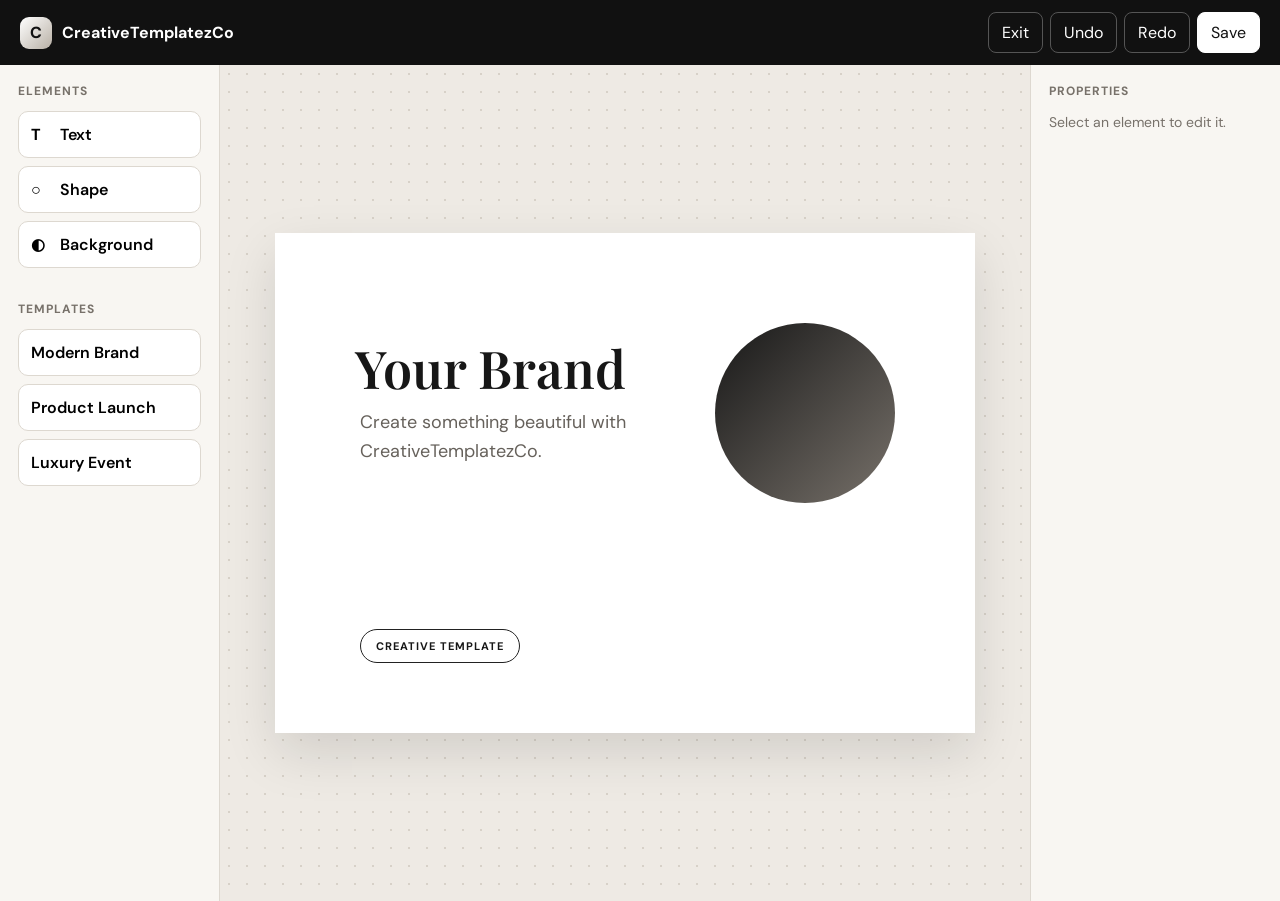
==== commit ae9b9bc4: "Refactor editor.html for improved layout and functionality Refactor HTML structure and improve styli" ====
--- a/editor.html
+++ b/editor.html
@@ -8,7 +8,10 @@
 
     <link rel="stylesheet" href="styles.css">
 
-    <link href="https://fonts.googleapis.com/css2?family=DM+Sans:wght@400;500;600;700&family=Playfair+Display:wght@500;600;700&display=swap" rel="stylesheet">
+    <link
+        href="https://fonts.googleapis.com/css2?family=DM+Sans:wght@400;500;600;700&family=Playfair+Display:wght@500;600;700&display=swap"
+        rel="stylesheet"
+    >
 
     <style>
         * {
@@ -24,13 +27,14 @@
         }
 
         .editor-header {
-            height: 64px;
+            min-height: 64px;
             background: #111111;
             color: white;
             display: flex;
             align-items: center;
             justify-content: space-between;
-            padding: 0 20px;
+            gap: 15px;
+            padding: 12px 20px;
         }
 
         .editor-brand {
@@ -45,7 +49,7 @@
             height: 32px;
             border-radius: 9px;
             background: linear-gradient(135deg, #ffffff, #b8b0a5);
-            color: #111;
+            color: #111111;
             display: flex;
             align-items: center;
             justify-content: center;
@@ -58,11 +62,13 @@
 
         .editor-actions {
             display: flex;
-            gap: 8px;
+            gap: 7px;
+            flex-wrap: wrap;
+            justify-content: flex-end;
         }
 
         .editor-button {
-            border: 1px solid #555;
+            border: 1px solid #555555;
             background: transparent;
             color: white;
             border-radius: 8px;
@@ -73,7 +79,7 @@
 
         .editor-button.primary {
             background: white;
-            color: #111;
+            color: #111111;
             border-color: white;
         }
 
@@ -118,7 +124,7 @@
         }
 
         .tool-button:active {
-            transform: scale(.98);
+            transform: scale(0.98);
         }
 
         .tool-icon {
@@ -145,6 +151,12 @@
             border-radius: 8px;
             background: white;
             font-family: inherit;
+            font-size: 14px;
+        }
+
+        .property-input:focus {
+            outline: 2px solid #6d5dfc;
+            outline-offset: 1px;
         }
 
         .canvas-area {
@@ -214,7 +226,7 @@
             left: 85px;
             bottom: 70px;
             padding: 9px 15px;
-            border: 1px solid #222;
+            border: 1px solid #222222;
             border-radius: 100px;
             font-size: 11px;
             font-weight: 700;
@@ -234,22 +246,30 @@
             line-height: 1.6;
         }
 
+        .selected-label {
+            font-size: 13px;
+            font-weight: 700;
+            margin-bottom: 15px;
+        }
+
         @media (max-width: 800px) {
+
             body {
                 overflow: auto;
             }
 
             .editor-header {
-                height: auto;
-                min-height: 64px;
-                flex-wrap: wrap;
-                gap: 10px;
-                padding: 12px;
+                flex-direction: column;
+                align-items: stretch;
+            }
+
+            .editor-actions {
+                justify-content: flex-start;
             }
 
             .editor-layout {
                 height: auto;
-                min-height: calc(100vh - 64px);
+                min-height: calc(100vh - 120px);
                 display: flex;
                 flex-direction: column;
             }
@@ -289,25 +309,41 @@
 
     <div class="editor-brand">
         <div class="editor-brand-mark">C</div>
-        <div class="editor-brand-name">CreativeTemplatezCo</div>
+        <div class="editor-brand-name">
+            CreativeTemplatezCo
+        </div>
     </div>
 
     <div class="editor-actions">
-        <button class="editor-button" onclick="window.location.href='index.html'">
+
+        <button
+            class="editor-button"
+            onclick="window.location.href='index.html'"
+        >
             Exit
         </button>
 
-        <button class="editor-button" onclick="undoAction()">
+        <button
+            class="editor-button"
+            onclick="undoAction()"
+        >
             Undo
         </button>
 
-        <button class="editor-button" onclick="redoAction()">
+        <button
+            class="editor-button"
+            onclick="redoAction()"
+        >
             Redo
         </button>
 
-        <button class="editor-button primary" onclick="saveDesign()">
+        <button
+            class="editor-button primary"
+            onclick="saveDesign()"
+        >
             Save
         </button>
+
     </div>
 
 </header>
@@ -315,7 +351,8 @@
 
 <div class="editor-layout">
 
-    <!-- LEFT SIDEBAR -->
+
+    <!-- LEFT TOOLBAR -->
 
     <aside class="editor-sidebar">
 
@@ -323,34 +360,57 @@
             Elements
         </div>
 
-        <button class="tool-button" onclick="addText()">
+        <button
+            class="tool-button"
+            onclick="addText()"
+        >
             <span class="tool-icon">T</span>
             Text
         </button>
 
-        <button class="tool-button" onclick="addShape()">
+        <button
+            class="tool-button"
+            onclick="addShape()"
+        >
             <span class="tool-icon">○</span>
             Shape
         </button>
 
-        <button class="tool-button" onclick="changeBackground()">
+        <button
+            class="tool-button"
+            onclick="changeBackground()"
+        >
             <span class="tool-icon">◐</span>
             Background
         </button>
 
-        <div class="sidebar-title" style="margin-top:25px;">
+
+        <div
+            class="sidebar-title"
+            style="margin-top:25px;"
+        >
             Templates
         </div>
 
-        <button class="tool-button" onclick="loadTemplate('brand')">
+
+        <button
+            class="tool-button"
+            onclick="loadTemplate('brand')"
+        >
             Modern Brand
         </button>
 
-        <button class="tool-button" onclick="loadTemplate('marketing')">
+        <button
+            class="tool-button"
+            onclick="loadTemplate('marketing')"
+        >
             Product Launch
         </button>
 
-        <button class="tool-button" onclick="loadTemplate('event')">
+        <button
+            class="tool-button"
+            onclick="loadTemplate('event')"
+        >
             Luxury Event
         </button>
 
@@ -363,7 +423,10 @@
 
         <div class="canvas-wrapper">
 
-            <div id="designCanvas" class="design-canvas">
+            <div
+                id="designCanvas"
+                class="design-canvas"
+            >
 
                 <div
                     id="canvasTitle"
@@ -373,6 +436,7 @@
                     Your Brand
                 </div>
 
+
                 <div
                     id="canvasSubtitle"
                     class="canvas-subtitle"
@@ -381,10 +445,12 @@
                     Create something beautiful with CreativeTemplatezCo.
                 </div>
 
+
                 <div
                     id="canvasOrb"
                     class="canvas-orb"
                 ></div>
+
 
                 <div
                     id="canvasBadge"
@@ -400,7 +466,7 @@
     </main>
 
 
-    <!-- RIGHT SIDEBAR -->
+    <!-- RIGHT PROPERTIES -->
 
     <aside class="editor-sidebar right">
 
@@ -426,44 +492,102 @@
 let selectedElement = null;
 
 let history = [];
+
 let historyPosition = -1;
 
 let isDragging = false;
+
 let dragOffsetX = 0;
+
 let dragOffsetY = 0;
 
-const canvas = document.getElementById("designCanvas");
-const propertyPanel = document.getElementById("propertyPanel");
-
-
-/* SELECT ELEMENT */
+
+const canvas =
+    document.getElementById(
+        "designCanvas"
+    );
+
+
+const propertyPanel =
+    document.getElementById(
+        "propertyPanel"
+    );
+
+
+/* =========================
+   SELECT
+========================= */
 
 function selectElement(element) {
 
+    if (!element) {
+        return;
+    }
+
+
     selectedElement = element;
 
+
     document
-        .querySelectorAll("#designCanvas > *")
-        .forEach(el => el.classList.remove("selected"));
-
-    element.classList.add("selected");
-
-    showProperties(element);
-}
-
-
-/* PROPERTIES */
+        .querySelectorAll(
+            "#designCanvas > *"
+        )
+        .forEach(function(el) {
+
+            el.classList.remove(
+                "selected"
+            );
+
+        });
+
+
+    element.classList.add(
+        "selected"
+    );
+
+
+    showProperties(
+        element
+    );
+}
+
+
+/* =========================
+   PROPERTIES PANEL
+========================= */
 
 function showProperties(element) {
 
-    if (!element) return;
-
-    const text = element.innerText || "";
-
-    const fontSize =
-        parseInt(getComputedStyle(element).fontSize) || 20;
+    if (!element) {
+
+        propertyPanel.innerHTML = `
+            <div class="empty-selection">
+                Select an element to edit it.
+            </div>
+        `;
+
+        return;
+    }
+
+
+    const currentText =
+        element.innerText || "";
+
+
+    const currentFontSize =
+        parseInt(
+            getComputedStyle(
+                element
+            ).fontSize
+        ) || 20;
+
 
     propertyPanel.innerHTML = `
+
+        <div class="selected-label">
+            Selected Element
+        </div>
+
 
         <div class="property-group">
 
@@ -471,11 +595,12 @@
                 Text
             </div>
 
-            <input
+            <textarea
+                id="textEditor"
                 class="property-input"
-                value="${escapeHtml(text)}"
-                oninput="updateText(this.value)"
-            >
+                rows="5"
+                placeholder="Enter your text..."
+            ></textarea>
 
         </div>
 
@@ -487,10 +612,12 @@
             </div>
 
             <input
+                id="fontSizeEditor"
                 class="property-input"
                 type="number"
-                value="${fontSize}"
-                oninput="updateFontSize(this.value)"
+                min="8"
+                max="150"
+                value="${currentFontSize}"
             >
 
         </div>
@@ -499,15 +626,15 @@
         <div class="property-group">
 
             <button
+                id="duplicateButton"
                 class="tool-button"
-                onclick="duplicateElement()"
             >
                 Duplicate
             </button>
 
             <button
+                id="deleteButton"
                 class="tool-button"
-                onclick="deleteElement()"
             >
                 Delete
             </button>
@@ -515,101 +642,268 @@
         </div>
 
     `;
-}
-
-
-/* TEXT */
-
-function updateText(value) {
-
-    if (selectedElement) {
-        selectedElement.innerText = value;
-    }
-
-}
-
-
-/* FONT SIZE */
-
-function updateFontSize(value) {
-
-    if (selectedElement) {
-        selectedElement.style.fontSize =
-            value + "px";
-    }
-
-}
-
-
-/* ADD TEXT */
+
+
+    const textEditor =
+        document.getElementById(
+            "textEditor"
+        );
+
+
+    const fontSizeEditor =
+        document.getElementById(
+            "fontSizeEditor"
+        );
+
+
+    const duplicateButton =
+        document.getElementById(
+            "duplicateButton"
+        );
+
+
+    const deleteButton =
+        document.getElementById(
+            "deleteButton"
+        );
+
+
+    textEditor.value =
+        currentText;
+
+
+    textEditor.addEventListener(
+        "input",
+        function() {
+
+            if (!selectedElement) {
+                return;
+            }
+
+
+            selectedElement.innerText =
+                textEditor.value;
+
+        }
+    );
+
+
+    textEditor.addEventListener(
+        "change",
+        function() {
+
+            saveHistory();
+
+        }
+    );
+
+
+    fontSizeEditor.addEventListener(
+        "input",
+        function() {
+
+            if (!selectedElement) {
+                return;
+            }
+
+
+            selectedElement.style.fontSize =
+                fontSizeEditor.value +
+                "px";
+
+        }
+    );
+
+
+    fontSizeEditor.addEventListener(
+        "change",
+        function() {
+
+            saveHistory();
+
+        }
+    );
+
+
+    duplicateButton.addEventListener(
+        "click",
+        function(event) {
+
+            event.stopPropagation();
+
+            duplicateElement();
+
+        }
+    );
+
+
+    deleteButton.addEventListener(
+        "click",
+        function(event) {
+
+            event.stopPropagation();
+
+            deleteElement();
+
+        }
+    );
+}
+
+
+/* =========================
+   ADD TEXT
+========================= */
 
 function addText() {
 
-    const text = document.createElement("div");
-
-    text.innerText = "New Text";
-
-    text.style.position = "absolute";
-    text.style.left = "250px";
-    text.style.top = "250px";
-    text.style.fontSize = "28px";
+    const text =
+        document.createElement(
+            "div"
+        );
+
+
+    text.innerText =
+        "New Text";
+
+
+    text.style.position =
+        "absolute";
+
+
+    text.style.left =
+        "250px";
+
+
+    text.style.top =
+        "250px";
+
+
+    text.style.fontSize =
+        "28px";
+
+
     text.style.fontFamily =
         "DM Sans, sans-serif";
 
-    canvas.appendChild(text);
-
-    makeEditable(text);
-
-    selectElement(text);
+
+    text.style.cursor =
+        "move";
+
+
+    text.style.userSelect =
+        "none";
+
+
+    canvas.appendChild(
+        text
+    );
+
+
+    makeEditable(
+        text
+    );
+
+
+    selectElement(
+        text
+    );
+
 
     saveHistory();
-
-}
-
-
-/* ADD SHAPE */
+}
+
+
+/* =========================
+   ADD SHAPE
+========================= */
 
 function addShape() {
 
-    const shape = document.createElement("div");
-
-    shape.style.position = "absolute";
-    shape.style.left = "300px";
-    shape.style.top = "300px";
-    shape.style.width = "100px";
-    shape.style.height = "100px";
+    const shape =
+        document.createElement(
+            "div"
+        );
+
+
+    shape.style.position =
+        "absolute";
+
+
+    shape.style.left =
+        "300px";
+
+
+    shape.style.top =
+        "300px";
+
+
+    shape.style.width =
+        "100px";
+
+
+    shape.style.height =
+        "100px";
+
+
     shape.style.background =
         "linear-gradient(135deg,#171717,#77716a)";
-    shape.style.borderRadius = "20px";
-
-    canvas.appendChild(shape);
-
-    makeEditable(shape);
-
-    selectElement(shape);
+
+
+    shape.style.borderRadius =
+        "20px";
+
+
+    shape.style.cursor =
+        "move";
+
+
+    canvas.appendChild(
+        shape
+    );
+
+
+    makeEditable(
+        shape
+    );
+
+
+    selectElement(
+        shape
+    );
+
 
     saveHistory();
-
-}
-
-
-/* MAKE ELEMENT EDITABLE */
+}
+
+
+/* =========================
+   EDITABLE
+========================= */
 
 function makeEditable(element) {
 
-    element.style.cursor = "move";
-    element.style.userSelect = "none";
+    element.style.cursor =
+        "move";
+
+
+    element.style.userSelect =
+        "none";
+
 
     element.addEventListener(
         "mousedown",
         mouseDown
     );
 
+
     element.addEventListener(
         "touchstart",
         touchStart,
-        { passive: false }
-    );
+        {
+            passive: false
+        }
+    );
+
 
     element.addEventListener(
         "click",
@@ -617,171 +911,233 @@
 
             event.stopPropagation();
 
-            selectElement(element);
-
-        }
-    );
-
-}
-
-
-/* MOUSE DRAG */
+            selectElement(
+                element
+            );
+
+        }
+    );
+}
+
+
+/* =========================
+   MOUSE DOWN
+========================= */
 
 function mouseDown(event) {
 
     event.preventDefault();
 
-    selectElement(this);
+
+    selectElement(
+        this
+    );
+
 
     isDragging = true;
+
 
     const rect =
         this.getBoundingClientRect();
 
+
     dragOffsetX =
-        event.clientX - rect.left;
+        event.clientX -
+        rect.left;
+
 
     dragOffsetY =
-        event.clientY - rect.top;
+        event.clientY -
+        rect.top;
+
 
     document.addEventListener(
         "mousemove",
         mouseMove
     );
 
+
     document.addEventListener(
         "mouseup",
         mouseUp
     );
-
-}
-
-
-/* MOUSE MOVE */
+}
+
+
+/* =========================
+   MOUSE MOVE
+========================= */
 
 function mouseMove(event) {
 
-    if (!isDragging || !selectedElement)
+    if (
+        !isDragging ||
+        !selectedElement
+    ) {
         return;
+    }
+
 
     moveElement(
         event.clientX,
         event.clientY
     );
-
-}
-
-
-/* MOUSE UP */
+}
+
+
+/* =========================
+   MOUSE UP
+========================= */
 
 function mouseUp() {
 
     isDragging = false;
+
 
     document.removeEventListener(
         "mousemove",
         mouseMove
     );
 
+
     document.removeEventListener(
         "mouseup",
         mouseUp
     );
 
+
     saveHistory();
-
-}
-
-
-/* TOUCH DRAG */
+}
+
+
+/* =========================
+   TOUCH START
+========================= */
 
 function touchStart(event) {
 
     event.preventDefault();
 
-    selectElement(this);
+
+    selectElement(
+        this
+    );
+
 
     const touch =
         event.touches[0];
 
+
     const rect =
         this.getBoundingClientRect();
 
+
     dragOffsetX =
-        touch.clientX - rect.left;
+        touch.clientX -
+        rect.left;
+
 
     dragOffsetY =
-        touch.clientY - rect.top;
+        touch.clientY -
+        rect.top;
+
 
     isDragging = true;
+
 
     document.addEventListener(
         "touchmove",
         touchMove,
-        { passive: false }
-    );
+        {
+            passive: false
+        }
+    );
+
 
     document.addEventListener(
         "touchend",
         touchEnd
     );
-
-}
-
-
-/* TOUCH MOVE */
+}
+
+
+/* =========================
+   TOUCH MOVE
+========================= */
 
 function touchMove(event) {
 
-    if (!isDragging || !selectedElement)
+    if (
+        !isDragging ||
+        !selectedElement
+    ) {
         return;
+    }
+
 
     event.preventDefault();
+
 
     const touch =
         event.touches[0];
+
 
     moveElement(
         touch.clientX,
         touch.clientY
     );
-
-}
-
-
-/* TOUCH END */
+}
+
+
+/* =========================
+   TOUCH END
+========================= */
 
 function touchEnd() {
 
     isDragging = false;
+
 
     document.removeEventListener(
         "touchmove",
         touchMove
     );
 
+
     document.removeEventListener(
         "touchend",
         touchEnd
     );
 
+
     saveHistory();
-
-}
-
-
-/* MOVE ELEMENT */
-
-function moveElement(clientX, clientY) {
+}
+
+
+/* =========================
+   MOVE
+========================= */
+
+function moveElement(
+    clientX,
+    clientY
+) {
+
+    if (!selectedElement) {
+        return;
+    }
+
 
     const canvasRect =
         canvas.getBoundingClientRect();
+
 
     let x =
         clientX -
         canvasRect.left -
         dragOffsetX;
 
+
     let y =
         clientY -
         canvasRect.top -
@@ -792,41 +1148,58 @@
         canvas.clientWidth -
         selectedElement.offsetWidth;
 
+
     const maxY =
         canvas.clientHeight -
         selectedElement.offsetHeight;
 
 
-    x = Math.max(
-        0,
-        Math.min(x, maxX)
-    );
-
-    y = Math.max(
-        0,
-        Math.min(y, maxY)
-    );
+    x =
+        Math.max(
+            0,
+            Math.min(
+                x,
+                maxX
+            )
+        );
+
+
+    y =
+        Math.max(
+            0,
+            Math.min(
+                y,
+                maxY
+            )
+        );
 
 
     selectedElement.style.left =
         x + "px";
 
+
     selectedElement.style.top =
         y + "px";
-
-}
-
-
-/* DELETE */
+}
+
+
+/* =========================
+   DELETE
+========================= */
 
 function deleteElement() {
 
-    if (!selectedElement)
+    if (!selectedElement) {
         return;
+    }
+
 
     selectedElement.remove();
 
-    selectedElement = null;
+
+    selectedElement =
+        null;
+
 
     propertyPanel.innerHTML = `
         <div class="empty-selection">
@@ -834,47 +1207,72 @@
         </div>
     `;
 
+
     saveHistory();
-
-}
-
-
-/* DUPLICATE */
+}
+
+
+/* =========================
+   DUPLICATE
+========================= */
 
 function duplicateElement() {
 
-    if (!selectedElement)
+    if (!selectedElement) {
         return;
+    }
+
 
     const clone =
-        selectedElement.cloneNode(true);
+        selectedElement.cloneNode(
+            true
+        );
+
 
     const left =
-        parseInt(selectedElement.style.left) || 0;
+        parseInt(
+            selectedElement.style.left
+        ) || 0;
+
 
     const top =
-        parseInt(selectedElement.style.top) || 0;
+        parseInt(
+            selectedElement.style.top
+        ) || 0;
 
 
     clone.style.left =
-        (left + 25) + "px";
+        (left + 25) +
+        "px";
+
 
     clone.style.top =
-        (top + 25) + "px";
-
-
-    canvas.appendChild(clone);
-
-    makeEditable(clone);
-
-    selectElement(clone);
+        (top + 25) +
+        "px";
+
+
+    canvas.appendChild(
+        clone
+    );
+
+
+    makeEditable(
+        clone
+    );
+
+
+    selectElement(
+        clone
+    );
+
 
     saveHistory();
-
-}
-
-
-/* BACKGROUND */
+}
+
+
+/* =========================
+   BACKGROUND
+========================= */
 
 function changeBackground() {
 
@@ -884,19 +1282,23 @@
             "#ffffff"
         );
 
-    if (colour) {
-
-        canvas.style.background =
-            colour;
-
-        saveHistory();
-
+
+    if (!colour) {
+        return;
     }
 
-}
-
-
-/* SAVE */
+
+    canvas.style.background =
+        colour;
+
+
+    saveHistory();
+}
+
+
+/* =========================
+   SAVE
+========================= */
 
 function saveDesign() {
 
@@ -905,12 +1307,16 @@
         canvas.innerHTML
     );
 
-    alert("Design saved!");
-
-}
-
-
-/* HISTORY */
+
+    alert(
+        "Design saved!"
+    );
+}
+
+
+/* =========================
+   HISTORY
+========================= */
 
 function saveHistory() {
 
@@ -920,25 +1326,30 @@
             historyPosition + 1
         );
 
+
     history.push(
         canvas.innerHTML
     );
 
+
     historyPosition =
         history.length - 1;
-
 }
 
 
 function undoAction() {
 
-    if (historyPosition <= 0)
+    if (
+        historyPosition <= 0
+    ) {
         return;
+    }
+
 
     historyPosition--;
 
+
     restoreHistory();
-
 }
 
 
@@ -947,22 +1358,29 @@
     if (
         historyPosition >=
         history.length - 1
-    )
+    ) {
         return;
+    }
+
 
     historyPosition++;
 
+
     restoreHistory();
-
 }
 
 
 function restoreHistory() {
 
     canvas.innerHTML =
-        history[historyPosition];
-
-    selectedElement = null;
+        history[
+            historyPosition
+        ];
+
+
+    selectedElement =
+        null;
+
 
     propertyPanel.innerHTML = `
         <div class="empty-selection">
@@ -970,12 +1388,14 @@
         </div>
     `;
 
+
     initialiseCanvas();
-
-}
-
-
-/* TEMPLATES */
+}
+
+
+/* =========================
+   TEMPLATES
+========================= */
 
 function loadTemplate(type) {
 
@@ -985,25 +1405,38 @@
 
             <div
                 class="canvas-title"
-                style="position:absolute;left:100px;top:100px;"
+                style="
+                    position:absolute;
+                    left:100px;
+                    top:100px;
+                "
             >
                 Your Brand
             </div>
 
+
             <div
                 class="canvas-subtitle"
-                style="position:absolute;left:100px;top:175px;"
+                style="
+                    position:absolute;
+                    left:100px;
+                    top:175px;
+                "
             >
                 Build something beautiful.
             </div>
 
+
             <div
                 class="canvas-orb"
-                style="position:absolute;left:450px;top:100px;"
+                style="
+                    position:absolute;
+                    left:450px;
+                    top:100px;
+                "
             ></div>
 
         `;
-
     }
 
 
@@ -1013,20 +1446,28 @@
 
             <div
                 class="canvas-title"
-                style="position:absolute;left:80px;top:90px;"
+                style="
+                    position:absolute;
+                    left:80px;
+                    top:90px;
+                "
             >
                 NEW COLLECTION
             </div>
 
+
             <div
                 class="canvas-subtitle"
-                style="position:absolute;left:80px;top:170px;"
+                style="
+                    position:absolute;
+                    left:80px;
+                    top:170px;
+                "
             >
                 Designed to stand out.
             </div>
 
         `;
-
     }
 
 
@@ -1036,59 +1477,67 @@
 
             <div
                 class="canvas-title"
-                style="position:absolute;left:100px;top:100px;"
+                style="
+                    position:absolute;
+                    left:100px;
+                    top:100px;
+                "
             >
                 SPECIAL EVENT
             </div>
 
+
             <div
                 class="canvas-subtitle"
-                style="position:absolute;left:100px;top:175px;"
+                style="
+                    position:absolute;
+                    left:100px;
+                    top:175px;
+                "
             >
                 You are invited.
             </div>
 
         `;
-
     }
 
 
     initialiseCanvas();
 
     saveHistory();
-
-}
-
-
-/* INITIALISE */
+}
+
+
+/* =========================
+   INITIALISE
+========================= */
 
 function initialiseCanvas() {
 
     document
-        .querySelectorAll("#designCanvas > *")
-        .forEach(element => {
-
-            makeEditable(element);
+        .querySelectorAll(
+            "#designCanvas > *"
+        )
+        .forEach(function(element) {
+
+            makeEditable(
+                element
+            );
 
         });
-
-}
-
-
-/* ESCAPE HTML */
-
-function escapeHtml(value) {
-
-    return String(value)
-        .replace(/&/g, "&amp;")
-        .replace(/"/g, "&quot;")
-        .replace(/</g, "&lt;")
-        .replace(/>/g, "&gt;");
-
-}
-
-
-/* START */
+}
+
+
+/* =========================
+   START
+========================= */
+
+propertyPanel.innerHTML = `
+    <div class="empty-selection">
+        Select an element to edit it.
+    </div>
+`;
+
 
 initialiseCanvas();
 
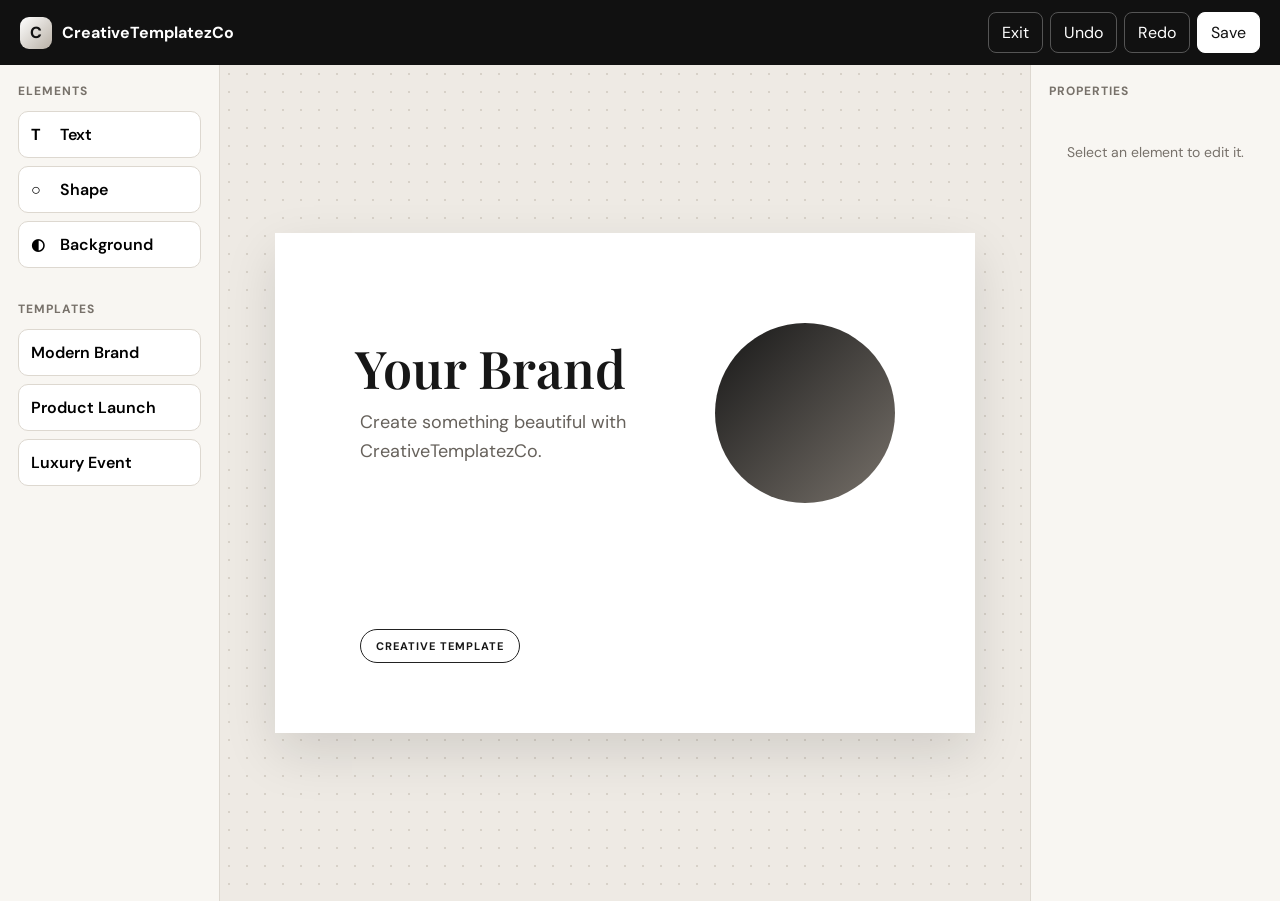
==== commit d278ccef: "Refactor editor.html structure and styles" ====
--- a/editor.html
+++ b/editor.html
@@ -1,324 +1,577 @@
 <!DOCTYPE html>
 <html lang="en">
 <head>
-    <meta charset="UTF-8">
-    <meta name="viewport" content="width=device-width, initial-scale=1.0">
-
-    <title>CreativeTemplatezCo Editor</title>
-
-    <link rel="stylesheet" href="styles.css">
-
-    <link
-        href="https://fonts.googleapis.com/css2?family=DM+Sans:wght@400;500;600;700&family=Playfair+Display:wght@500;600;700&display=swap"
-        rel="stylesheet"
-    >
-
-    <style>
-        * {
-            box-sizing: border-box;
-        }
-
-        body {
-            margin: 0;
-            background: #eeeae4;
-            color: #171717;
-            font-family: "DM Sans", sans-serif;
-            overflow: hidden;
-        }
-
-        .editor-header {
-            min-height: 64px;
-            background: #111111;
-            color: white;
-            display: flex;
-            align-items: center;
-            justify-content: space-between;
-            gap: 15px;
-            padding: 12px 20px;
-        }
-
-        .editor-brand {
-            display: flex;
-            align-items: center;
-            gap: 10px;
-            font-weight: 700;
-        }
-
-        .editor-brand-mark {
-            width: 32px;
-            height: 32px;
-            border-radius: 9px;
-            background: linear-gradient(135deg, #ffffff, #b8b0a5);
-            color: #111111;
-            display: flex;
-            align-items: center;
-            justify-content: center;
-            font-weight: 800;
-        }
-
-        .editor-brand-name {
-            font-size: 16px;
-        }
-
-        .editor-actions {
-            display: flex;
-            gap: 7px;
-            flex-wrap: wrap;
-            justify-content: flex-end;
-        }
-
-        .editor-button {
-            border: 1px solid #555555;
-            background: transparent;
-            color: white;
-            border-radius: 8px;
-            padding: 9px 13px;
-            cursor: pointer;
-            font-family: inherit;
-        }
-
-        .editor-button.primary {
-            background: white;
-            color: #111111;
-            border-color: white;
-        }
-
-        .editor-layout {
-            height: calc(100vh - 64px);
-            display: grid;
-            grid-template-columns: 220px 1fr 250px;
-        }
-
-        .editor-sidebar {
-            background: #f8f6f2;
-            border-right: 1px solid #ddd8d0;
-            padding: 18px;
-            overflow-y: auto;
-        }
-
-        .editor-sidebar.right {
-            border-right: 0;
-            border-left: 1px solid #ddd8d0;
-        }
-
-        .sidebar-title {
-            font-size: 12px;
-            font-weight: 700;
-            text-transform: uppercase;
-            letter-spacing: 1px;
-            margin-bottom: 12px;
-            color: #77716a;
-        }
-
-        .tool-button {
-            width: 100%;
-            padding: 12px;
-            margin-bottom: 8px;
-            border: 1px solid #ddd8d0;
-            background: white;
-            border-radius: 10px;
-            text-align: left;
-            cursor: pointer;
-            font-family: inherit;
-            font-weight: 600;
-        }
-
-        .tool-button:active {
-            transform: scale(0.98);
-        }
-
-        .tool-icon {
-            display: inline-block;
-            width: 25px;
-            font-weight: 700;
-        }
-
-        .property-group {
-            margin-bottom: 18px;
-        }
-
-        .property-label {
-            font-size: 12px;
-            font-weight: 700;
-            margin-bottom: 7px;
-            color: #77716a;
-        }
-
-        .property-input {
-            width: 100%;
-            padding: 10px;
-            border: 1px solid #d7d1c8;
-            border-radius: 8px;
-            background: white;
-            font-family: inherit;
-            font-size: 14px;
-        }
-
-        .property-input:focus {
-            outline: 2px solid #6d5dfc;
-            outline-offset: 1px;
-        }
-
-        .canvas-area {
-            display: flex;
-            align-items: center;
-            justify-content: center;
-            padding: 25px;
-            overflow: auto;
-            background:
-                radial-gradient(#d7d1c8 1px, transparent 1px);
-            background-size: 18px 18px;
-        }
-
-        .canvas-wrapper {
-            width: 700px;
-            height: 500px;
-            min-width: 700px;
-            min-height: 500px;
-            box-shadow: 0 20px 50px rgba(0,0,0,.12);
-        }
-
-        .design-canvas {
-            position: relative;
-            width: 700px;
-            height: 500px;
-            background: white;
-            overflow: hidden;
-        }
-
-        .canvas-title {
-            position: absolute;
-            left: 80px;
-            top: 100px;
-            font-family: "Playfair Display", serif;
-            font-size: 52px;
-            font-weight: 600;
-            cursor: move;
-            user-select: none;
-        }
-
-        .canvas-subtitle {
-            position: absolute;
-            left: 85px;
-            top: 175px;
-            width: 360px;
-            font-size: 18px;
-            line-height: 1.6;
-            color: #66615b;
-            cursor: move;
-            user-select: none;
-        }
-
-        .canvas-orb {
-            position: absolute;
-            right: 80px;
-            top: 90px;
-            width: 180px;
-            height: 180px;
-            border-radius: 50%;
-            background: linear-gradient(135deg, #171717, #77716a);
-            cursor: move;
-            user-select: none;
-        }
-
-        .canvas-badge {
-            position: absolute;
-            left: 85px;
-            bottom: 70px;
-            padding: 9px 15px;
-            border: 1px solid #222222;
-            border-radius: 100px;
-            font-size: 11px;
-            font-weight: 700;
-            letter-spacing: 1px;
-            cursor: move;
-            user-select: none;
-        }
-
-        .selected {
-            outline: 2px solid #6d5dfc;
-            outline-offset: 3px;
-        }
-
-        .empty-selection {
-            color: #77716a;
-            font-size: 14px;
-            line-height: 1.6;
-        }
-
-        .selected-label {
-            font-size: 13px;
-            font-weight: 700;
-            margin-bottom: 15px;
-        }
-
-        @media (max-width: 800px) {
-
-            body {
-                overflow: auto;
-            }
-
-            .editor-header {
-                flex-direction: column;
-                align-items: stretch;
-            }
-
-            .editor-actions {
-                justify-content: flex-start;
-            }
-
-            .editor-layout {
-                height: auto;
-                min-height: calc(100vh - 120px);
-                display: flex;
-                flex-direction: column;
-            }
-
-            .editor-sidebar,
-            .editor-sidebar.right {
-                border: 0;
-                border-bottom: 1px solid #ddd8d0;
-            }
-
-            .editor-sidebar {
-                padding: 12px;
-            }
-
-            .tool-button {
-                width: auto;
-                display: inline-block;
-                margin-right: 5px;
-            }
-
-            .canvas-area {
-                min-height: 560px;
-                overflow-x: auto;
-                justify-content: flex-start;
-            }
-
-            .editor-sidebar.right {
-                border-top: 1px solid #ddd8d0;
-            }
-        }
-    </style>
+
+<meta charset="UTF-8">
+
+<meta
+    name="viewport"
+    content="width=device-width, initial-scale=1.0"
+>
+
+<title>CreativeTemplatezCo Editor</title>
+
+<link rel="stylesheet" href="styles.css">
+
+<link
+    href="https://fonts.googleapis.com/css2?family=DM+Sans:wght@400;500;600;700&family=Playfair+Display:wght@500;600;700&display=swap"
+    rel="stylesheet"
+>
+
+<style>
+
+* {
+    box-sizing: border-box;
+}
+
+body {
+    margin: 0;
+    background: #eeeae4;
+    color: #171717;
+    font-family: "DM Sans", sans-serif;
+    overflow: hidden;
+}
+
+
+/* =========================
+   HEADER
+========================= */
+
+.editor-header {
+    min-height: 64px;
+    background: #111;
+    color: white;
+
+    display: flex;
+    align-items: center;
+    justify-content: space-between;
+
+    gap: 15px;
+    padding: 12px 20px;
+}
+
+.editor-brand {
+    display: flex;
+    align-items: center;
+    gap: 10px;
+
+    font-weight: 700;
+}
+
+.editor-brand-mark {
+    width: 32px;
+    height: 32px;
+
+    border-radius: 9px;
+
+    background:
+        linear-gradient(
+            135deg,
+            #fff,
+            #b8b0a5
+        );
+
+    color: #111;
+
+    display: flex;
+    align-items: center;
+    justify-content: center;
+
+    font-weight: 800;
+}
+
+.editor-brand-name {
+    font-size: 16px;
+}
+
+.editor-actions {
+    display: flex;
+    gap: 7px;
+
+    flex-wrap: wrap;
+    justify-content: flex-end;
+}
+
+.editor-button {
+    border: 1px solid #555;
+
+    background: transparent;
+    color: white;
+
+    border-radius: 8px;
+
+    padding: 9px 13px;
+
+    cursor: pointer;
+
+    font-family: inherit;
+}
+
+.editor-button.primary {
+    background: white;
+    color: #111;
+
+    border-color: white;
+}
+
+
+/* =========================
+   MAIN LAYOUT
+========================= */
+
+.editor-layout {
+    height: calc(100vh - 64px);
+
+    display: grid;
+
+    grid-template-columns:
+        220px
+        1fr
+        250px;
+}
+
+
+/* =========================
+   SIDEBARS
+========================= */
+
+.editor-sidebar {
+    background: #f8f6f2;
+
+    border-right:
+        1px solid #ddd8d0;
+
+    padding: 18px;
+
+    overflow-y: auto;
+}
+
+.editor-sidebar.right {
+    border-right: 0;
+
+    border-left:
+        1px solid #ddd8d0;
+}
+
+.sidebar-title {
+    font-size: 12px;
+
+    font-weight: 700;
+
+    text-transform: uppercase;
+
+    letter-spacing: 1px;
+
+    margin-bottom: 12px;
+
+    color: #77716a;
+}
+
+
+/* =========================
+   TOOLS
+========================= */
+
+.tool-button {
+    width: 100%;
+
+    padding: 12px;
+
+    margin-bottom: 8px;
+
+    border:
+        1px solid #ddd8d0;
+
+    background: white;
+
+    border-radius: 10px;
+
+    text-align: left;
+
+    cursor: pointer;
+
+    font-family: inherit;
+
+    font-weight: 600;
+}
+
+.tool-button:active {
+    transform: scale(.98);
+}
+
+.tool-icon {
+    display: inline-block;
+
+    width: 25px;
+
+    font-weight: 700;
+}
+
+
+/* =========================
+   PROPERTIES
+========================= */
+
+.properties-empty {
+    text-align: center;
+
+    padding: 30px 10px;
+
+    color: #77716a;
+
+    font-size: 14px;
+
+    line-height: 1.6;
+}
+
+.properties-controls {
+    display: none;
+}
+
+.properties-controls.active {
+    display: block;
+}
+
+.property-group {
+    margin-bottom: 18px;
+}
+
+.property-label {
+    font-size: 12px;
+
+    font-weight: 700;
+
+    margin-bottom: 7px;
+
+    color: #77716a;
+}
+
+.property-input {
+    width: 100%;
+
+    padding: 10px;
+
+    border:
+        1px solid #d7d1c8;
+
+    border-radius: 8px;
+
+    background: white;
+
+    font-family: inherit;
+
+    font-size: 14px;
+}
+
+.property-input:focus {
+    outline:
+        2px solid #6d5dfc;
+
+    outline-offset: 1px;
+}
+
+.edit-text-button {
+    width: 100%;
+
+    padding: 12px;
+
+    border: 0;
+
+    background: #111;
+
+    color: white;
+
+    border-radius: 9px;
+
+    font-family: inherit;
+
+    font-weight: 600;
+
+    cursor: pointer;
+}
+
+.text-editor-box {
+    display: none;
+}
+
+.text-editor-box.active {
+    display: block;
+}
+
+.property-actions {
+    display: grid;
+
+    grid-template-columns: 1fr 1fr;
+
+    gap: 8px;
+}
+
+.property-actions button {
+    margin: 0;
+}
+
+
+/* =========================
+   CANVAS AREA
+========================= */
+
+.canvas-area {
+
+    display: flex;
+
+    align-items: center;
+
+    justify-content: center;
+
+    padding: 25px;
+
+    overflow: auto;
+
+    background:
+        radial-gradient(
+            #d7d1c8 1px,
+            transparent 1px
+        );
+
+    background-size: 18px 18px;
+}
+
+.canvas-wrapper {
+
+    width: 700px;
+    height: 500px;
+
+    min-width: 700px;
+    min-height: 500px;
+
+    box-shadow:
+        0 20px 50px
+        rgba(0,0,0,.12);
+}
+
+.design-canvas {
+
+    position: relative;
+
+    width: 700px;
+    height: 500px;
+
+    background: white;
+
+    overflow: hidden;
+}
+
+
+/* =========================
+   DESIGN ELEMENTS
+========================= */
+
+.canvas-title {
+
+    position: absolute;
+
+    left: 80px;
+    top: 100px;
+
+    font-family:
+        "Playfair Display",
+        serif;
+
+    font-size: 52px;
+
+    font-weight: 600;
+
+    cursor: move;
+
+    user-select: none;
+}
+
+.canvas-subtitle {
+
+    position: absolute;
+
+    left: 85px;
+    top: 175px;
+
+    width: 360px;
+
+    font-size: 18px;
+
+    line-height: 1.6;
+
+    color: #66615b;
+
+    cursor: move;
+
+    user-select: none;
+}
+
+.canvas-orb {
+
+    position: absolute;
+
+    right: 80px;
+    top: 90px;
+
+    width: 180px;
+    height: 180px;
+
+    border-radius: 50%;
+
+    background:
+        linear-gradient(
+            135deg,
+            #171717,
+            #77716a
+        );
+
+    cursor: move;
+
+    user-select: none;
+}
+
+.canvas-badge {
+
+    position: absolute;
+
+    left: 85px;
+    bottom: 70px;
+
+    padding: 9px 15px;
+
+    border:
+        1px solid #222;
+
+    border-radius: 100px;
+
+    font-size: 11px;
+
+    font-weight: 700;
+
+    letter-spacing: 1px;
+
+    cursor: move;
+
+    user-select: none;
+}
+
+
+/* =========================
+   SELECTION
+========================= */
+
+.selected {
+
+    outline:
+        2px solid #6d5dfc;
+
+    outline-offset: 3px;
+}
+
+
+/* =========================
+   MOBILE
+========================= */
+
+@media (max-width: 800px) {
+
+    body {
+        overflow: auto;
+    }
+
+    .editor-header {
+
+        flex-direction: column;
+
+        align-items: stretch;
+    }
+
+    .editor-actions {
+
+        justify-content: flex-start;
+    }
+
+    .editor-layout {
+
+        height: auto;
+
+        min-height:
+            calc(100vh - 120px);
+
+        display: flex;
+
+        flex-direction: column;
+    }
+
+    .editor-sidebar {
+
+        border-right: 0;
+
+        border-bottom:
+            1px solid #ddd8d0;
+
+        padding: 12px;
+    }
+
+    .editor-sidebar.right {
+
+        border-left: 0;
+
+        border-top:
+            1px solid #ddd8d0;
+    }
+
+    .tool-button {
+
+        width: auto;
+
+        display: inline-block;
+
+        margin-right: 5px;
+    }
+
+    .canvas-area {
+
+        min-height: 560px;
+
+        overflow-x: auto;
+
+        justify-content: flex-start;
+    }
+}
+
+</style>
+
 </head>
 
+
 <body>
 
+
+<!-- =========================
+     HEADER
+========================= -->
+
 <header class="editor-header">
 
     <div class="editor-brand">
-        <div class="editor-brand-mark">C</div>
+
+        <div class="editor-brand-mark">
+            C
+        </div>
+
         <div class="editor-brand-name">
             CreativeTemplatezCo
         </div>
+
     </div>
+
 
     <div class="editor-actions">
 
         <button
             class="editor-button"
-            onclick="window.location.href='index.html'"
+            onclick="exitEditor()"
         >
             Exit
         </button>
@@ -349,261 +602,216 @@
 </header>
 
 
+<!-- =========================
+     EDITOR
+========================= -->
+
 <div class="editor-layout">
 
 
-    <!-- LEFT TOOLBAR -->
-
-    <aside class="editor-sidebar">
-
-        <div class="sidebar-title">
-            Elements
+<!-- =========================
+     LEFT SIDEBAR
+========================= -->
+
+<aside class="editor-sidebar">
+
+    <div class="sidebar-title">
+        Elements
+    </div>
+
+
+    <button
+        class="tool-button"
+        onclick="addText()"
+    >
+        <span class="tool-icon">T</span>
+        Text
+    </button>
+
+
+    <button
+        class="tool-button"
+        onclick="addShape()"
+    >
+        <span class="tool-icon">○</span>
+        Shape
+    </button>
+
+
+    <button
+        class="tool-button"
+        onclick="changeBackground()"
+    >
+        <span class="tool-icon">◐</span>
+        Background
+    </button>
+
+
+    <div
+        class="sidebar-title"
+        style="margin-top:25px;"
+    >
+        Templates
+    </div>
+
+
+    <button
+        class="tool-button"
+        onclick="loadTemplate('brand')"
+    >
+        Modern Brand
+    </button>
+
+
+    <button
+        class="tool-button"
+        onclick="loadTemplate('marketing')"
+    >
+        Product Launch
+    </button>
+
+
+    <button
+        class="tool-button"
+        onclick="loadTemplate('event')"
+    >
+        Luxury Event
+    </button>
+
+</aside>
+
+
+<!-- =========================
+     CANVAS
+========================= -->
+
+<main class="canvas-area">
+
+    <div class="canvas-wrapper">
+
+        <div
+            id="designCanvas"
+            class="design-canvas"
+        >
+
+
+            <div
+                id="canvasTitle"
+                class="canvas-title"
+                style="
+                    left:80px;
+                    top:100px;
+                "
+            >
+                Your Brand
+            </div>
+
+
+            <div
+                id="canvasSubtitle"
+                class="canvas-subtitle"
+                style="
+                    left:85px;
+                    top:175px;
+                "
+            >
+                Create something beautiful with CreativeTemplatezCo.
+            </div>
+
+
+            <div
+                id="canvasOrb"
+                class="canvas-orb"
+            ></div>
+
+
+            <div
+                id="canvasBadge"
+                class="canvas-badge"
+            >
+                CREATIVE TEMPLATE
+            </div>
+
+
         </div>
 
-        <button
-            class="tool-button"
-            onclick="addText()"
+    </div>
+
+</main>
+
+
+<!-- =========================
+     RIGHT SIDEBAR
+========================= -->
+
+<aside class="editor-sidebar right">
+
+    <div class="sidebar-title">
+        Properties
+    </div>
+
+
+    <!-- NOTHING SELECTED -->
+
+    <div
+        id="propertiesEmpty"
+        class="properties-empty"
+    >
+        Select an element to edit it.
+    </div>
+
+
+    <!-- SOMETHING SELECTED -->
+
+    <div
+        id="propertiesControls"
+        class="properties-controls"
+    >
+
+
+        <div class="property-group">
+
+            <div class="property-label">
+                Selected Element
+            </div>
+
+            <button
+                id="editTextButton"
+                class="edit-text-button"
+                onclick="openTextEditor()"
+            >
+                Edit Text
+            </button>
+
+        </div>
+
+
+        <!-- TEXT EDITOR -->
+
+        <div
+            id="textEditorBox"
+            class="text-editor-box"
         >
-            <span class="tool-icon">T</span>
-            Text
-        </button>
-
-        <button
-            class="tool-button"
-            onclick="addShape()"
-        >
-            <span class="tool-icon">○</span>
-            Shape
-        </button>
-
-        <button
-            class="tool-button"
-            onclick="changeBackground()"
-        >
-            <span class="tool-icon">◐</span>
-            Background
-        </button>
-
-
-        <div
-            class="sidebar-title"
-            style="margin-top:25px;"
-        >
-            Templates
+
+            <div class="property-group">
+
+                <div class="property-label">
+                    Text
+                </div>
+
+                <textarea
+                    id="textEditor"
+                    class="property-input"
+                    rows="5"
+                    placeholder="Enter your text..."
+                ></textarea>
+
+            </div>
+
         </div>
 
 
-        <button
-            class="tool-button"
-            onclick="loadTemplate('brand')"
-        >
-            Modern Brand
-        </button>
-
-        <button
-            class="tool-button"
-            onclick="loadTemplate('marketing')"
-        >
-            Product Launch
-        </button>
-
-        <button
-            class="tool-button"
-            onclick="loadTemplate('event')"
-        >
-            Luxury Event
-        </button>
-
-    </aside>
-
-
-    <!-- CANVAS -->
-
-    <main class="canvas-area">
-
-        <div class="canvas-wrapper">
-
-            <div
-                id="designCanvas"
-                class="design-canvas"
-            >
-
-                <div
-                    id="canvasTitle"
-                    class="canvas-title"
-                    style="left:80px; top:100px;"
-                >
-                    Your Brand
-                </div>
-
-
-                <div
-                    id="canvasSubtitle"
-                    class="canvas-subtitle"
-                    style="left:85px; top:175px;"
-                >
-                    Create something beautiful with CreativeTemplatezCo.
-                </div>
-
-
-                <div
-                    id="canvasOrb"
-                    class="canvas-orb"
-                ></div>
-
-
-                <div
-                    id="canvasBadge"
-                    class="canvas-badge"
-                >
-                    CREATIVE TEMPLATE
-                </div>
-
-            </div>
-
-        </div>
-
-    </main>
-
-
-    <!-- RIGHT PROPERTIES -->
-
-    <aside class="editor-sidebar right">
-
-        <div class="sidebar-title">
-            Properties
-        </div>
-
-        <div id="propertyPanel">
-
-            <div class="empty-selection">
-                Select an element to edit it.
-            </div>
-
-        </div>
-
-    </aside>
-
-</div>
-
-
-<script>
-
-let selectedElement = null;
-
-let history = [];
-
-let historyPosition = -1;
-
-let isDragging = false;
-
-let dragOffsetX = 0;
-
-let dragOffsetY = 0;
-
-
-const canvas =
-    document.getElementById(
-        "designCanvas"
-    );
-
-
-const propertyPanel =
-    document.getElementById(
-        "propertyPanel"
-    );
-
-
-/* =========================
-   SELECT
-========================= */
-
-function selectElement(element) {
-
-    if (!element) {
-        return;
-    }
-
-
-    selectedElement = element;
-
-
-    document
-        .querySelectorAll(
-            "#designCanvas > *"
-        )
-        .forEach(function(el) {
-
-            el.classList.remove(
-                "selected"
-            );
-
-        });
-
-
-    element.classList.add(
-        "selected"
-    );
-
-
-    showProperties(
-        element
-    );
-}
-
-
-/* =========================
-   PROPERTIES PANEL
-========================= */
-
-function showProperties(element) {
-
-    if (!element) {
-
-        propertyPanel.innerHTML = `
-            <div class="empty-selection">
-                Select an element to edit it.
-            </div>
-        `;
-
-        return;
-    }
-
-
-    const currentText =
-        element.innerText || "";
-
-
-    const currentFontSize =
-        parseInt(
-            getComputedStyle(
-                element
-            ).fontSize
-        ) || 20;
-
-
-    propertyPanel.innerHTML = `
-
-        <div class="selected-label">
-            Selected Element
-        </div>
-
-
-        <div class="property-group">
-
-            <div class="property-label">
-                Text
-            </div>
-
-            <textarea
-                id="textEditor"
-                class="property-input"
-                rows="5"
-                placeholder="Enter your text..."
-            ></textarea>
-
-        </div>
-
+        <!-- FONT SIZE -->
 
         <div class="property-group">
 
@@ -617,137 +825,271 @@
                 type="number"
                 min="8"
                 max="150"
-                value="${currentFontSize}"
             >
 
         </div>
 
 
-        <div class="property-group">
+        <!-- ACTIONS -->
+
+        <div class="property-actions">
 
             <button
-                id="duplicateButton"
                 class="tool-button"
+                onclick="duplicateElement()"
             >
                 Duplicate
             </button>
 
+
             <button
-                id="deleteButton"
                 class="tool-button"
+                onclick="deleteElement()"
             >
                 Delete
             </button>
 
         </div>
 
-    `;
-
-
-    const textEditor =
-        document.getElementById(
-            "textEditor"
+
+    </div>
+
+</aside>
+
+
+</div>
+
+
+<script>
+
+
+/* =========================
+   VARIABLES
+========================= */
+
+let selectedElement = null;
+
+let history = [];
+
+let historyPosition = -1;
+
+let isDragging = false;
+
+let dragOffsetX = 0;
+
+let dragOffsetY = 0;
+
+
+const canvas =
+    document.getElementById(
+        "designCanvas"
+    );
+
+
+const propertiesEmpty =
+    document.getElementById(
+        "propertiesEmpty"
+    );
+
+
+const propertiesControls =
+    document.getElementById(
+        "propertiesControls"
+    );
+
+
+const textEditorBox =
+    document.getElementById(
+        "textEditorBox"
+    );
+
+
+const textEditor =
+    document.getElementById(
+        "textEditor"
+    );
+
+
+const fontSizeEditor =
+    document.getElementById(
+        "fontSizeEditor"
+    );
+
+
+/* =========================
+   DESELECT
+========================= */
+
+function deselectElement() {
+
+    if (selectedElement) {
+
+        selectedElement.classList.remove(
+            "selected"
         );
 
-
-    const fontSizeEditor =
-        document.getElementById(
-            "fontSizeEditor"
-        );
-
-
-    const duplicateButton =
-        document.getElementById(
-            "duplicateButton"
-        );
-
-
-    const deleteButton =
-        document.getElementById(
-            "deleteButton"
-        );
+    }
+
+
+    selectedElement = null;
+
+
+    propertiesEmpty.style.display =
+        "block";
+
+
+    propertiesControls.classList.remove(
+        "active"
+    );
+
+
+    textEditorBox.classList.remove(
+        "active"
+    );
+}
+
+
+/* =========================
+   SELECT
+========================= */
+
+function selectElement(element) {
+
+    if (!element) return;
+
+
+    selectedElement =
+        element;
+
+
+    document
+        .querySelectorAll(
+            "#designCanvas > *"
+        )
+        .forEach(function(el) {
+
+            el.classList.remove(
+                "selected"
+            );
+
+        });
+
+
+    element.classList.add(
+        "selected"
+    );
+
+
+    propertiesEmpty.style.display =
+        "none";
+
+
+    propertiesControls.classList.add(
+        "active"
+    );
+
+
+    textEditorBox.classList.remove(
+        "active"
+    );
 
 
     textEditor.value =
-        currentText;
-
-
-    textEditor.addEventListener(
-        "input",
-        function() {
-
-            if (!selectedElement) {
-                return;
-            }
-
-
-            selectedElement.innerText =
-                textEditor.value;
-
+        element.innerText || "";
+
+
+    fontSizeEditor.value =
+        parseInt(
+            getComputedStyle(
+                element
+            ).fontSize
+        ) || 20;
+}
+
+
+/* =========================
+   OPEN TEXT EDITOR
+========================= */
+
+function openTextEditor() {
+
+    if (!selectedElement) {
+        return;
+    }
+
+
+    textEditorBox.classList.add(
+        "active"
+    );
+
+
+    textEditor.value =
+        selectedElement.innerText || "";
+
+
+    textEditor.focus();
+
+}
+
+
+/* =========================
+   TEXT EDITING
+========================= */
+
+textEditor.addEventListener(
+    "input",
+    function() {
+
+        if (!selectedElement) {
+            return;
         }
-    );
-
-
-    textEditor.addEventListener(
-        "change",
-        function() {
-
-            saveHistory();
-
+
+
+        selectedElement.innerText =
+            textEditor.value;
+
+    }
+);
+
+
+textEditor.addEventListener(
+    "change",
+    function() {
+
+        saveHistory();
+
+    }
+);
+
+
+/* =========================
+   FONT SIZE
+========================= */
+
+fontSizeEditor.addEventListener(
+    "input",
+    function() {
+
+        if (!selectedElement) {
+            return;
         }
-    );
-
-
-    fontSizeEditor.addEventListener(
-        "input",
-        function() {
-
-            if (!selectedElement) {
-                return;
-            }
-
-
-            selectedElement.style.fontSize =
-                fontSizeEditor.value +
-                "px";
-
-        }
-    );
-
-
-    fontSizeEditor.addEventListener(
-        "change",
-        function() {
-
-            saveHistory();
-
-        }
-    );
-
-
-    duplicateButton.addEventListener(
-        "click",
-        function(event) {
-
-            event.stopPropagation();
-
-            duplicateElement();
-
-        }
-    );
-
-
-    deleteButton.addEventListener(
-        "click",
-        function(event) {
-
-            event.stopPropagation();
-
-            deleteElement();
-
-        }
-    );
-}
+
+
+        selectedElement.style.fontSize =
+            fontSizeEditor.value + "px";
+
+    }
+);
+
+
+fontSizeEditor.addEventListener(
+    "change",
+    function() {
+
+        saveHistory();
+
+    }
+);
 
 
 /* =========================
@@ -786,14 +1128,6 @@
         "DM Sans, sans-serif";
 
 
-    text.style.cursor =
-        "move";
-
-
-    text.style.userSelect =
-        "none";
-
-
     canvas.appendChild(
         text
     );
@@ -810,6 +1144,9 @@
 
 
     saveHistory();
+
+
+    openTextEditor();
 }
 
 
@@ -853,10 +1190,6 @@
         "20px";
 
 
-    shape.style.cursor =
-        "move";
-
-
     canvas.appendChild(
         shape
     );
@@ -877,7 +1210,7 @@
 
 
 /* =========================
-   EDITABLE
+   MAKE EDITABLE
 ========================= */
 
 function makeEditable(element) {
@@ -1197,15 +1530,7 @@
     selectedElement.remove();
 
 
-    selectedElement =
-        null;
-
-
-    propertyPanel.innerHTML = `
-        <div class="empty-selection">
-            Select an element to edit it.
-        </div>
-    `;
+    deselectElement();
 
 
     saveHistory();
@@ -1315,6 +1640,17 @@
 
 
 /* =========================
+   EXIT
+========================= */
+
+function exitEditor() {
+
+    window.location.href =
+        "index.html";
+}
+
+
+/* =========================
    HISTORY
 ========================= */
 
@@ -1378,15 +1714,7 @@
         ];
 
 
-    selectedElement =
-        null;
-
-
-    propertyPanel.innerHTML = `
-        <div class="empty-selection">
-            Select an element to edit it.
-        </div>
-    `;
+    deselectElement();
 
 
     initialiseCanvas();
@@ -1398,6 +1726,7 @@
 ========================= */
 
 function loadTemplate(type) {
+
 
     if (type === "brand") {
 
@@ -1504,6 +1833,8 @@
 
     initialiseCanvas();
 
+    deselectElement();
+
     saveHistory();
 }
 
@@ -1529,21 +1860,37 @@
 
 
 /* =========================
+   CANVAS CLICK
+========================= */
+
+canvas.addEventListener(
+    "click",
+    function(event) {
+
+        if (
+            event.target === canvas
+        ) {
+
+            deselectElement();
+
+        }
+
+    }
+);
+
+
+/* =========================
    START
 ========================= */
 
-propertyPanel.innerHTML = `
-    <div class="empty-selection">
-        Select an element to edit it.
-    </div>
-`;
-
+deselectElement();
 
 initialiseCanvas();
 
 saveHistory();
 
 </script>
+
 
 </body>
 </html>
